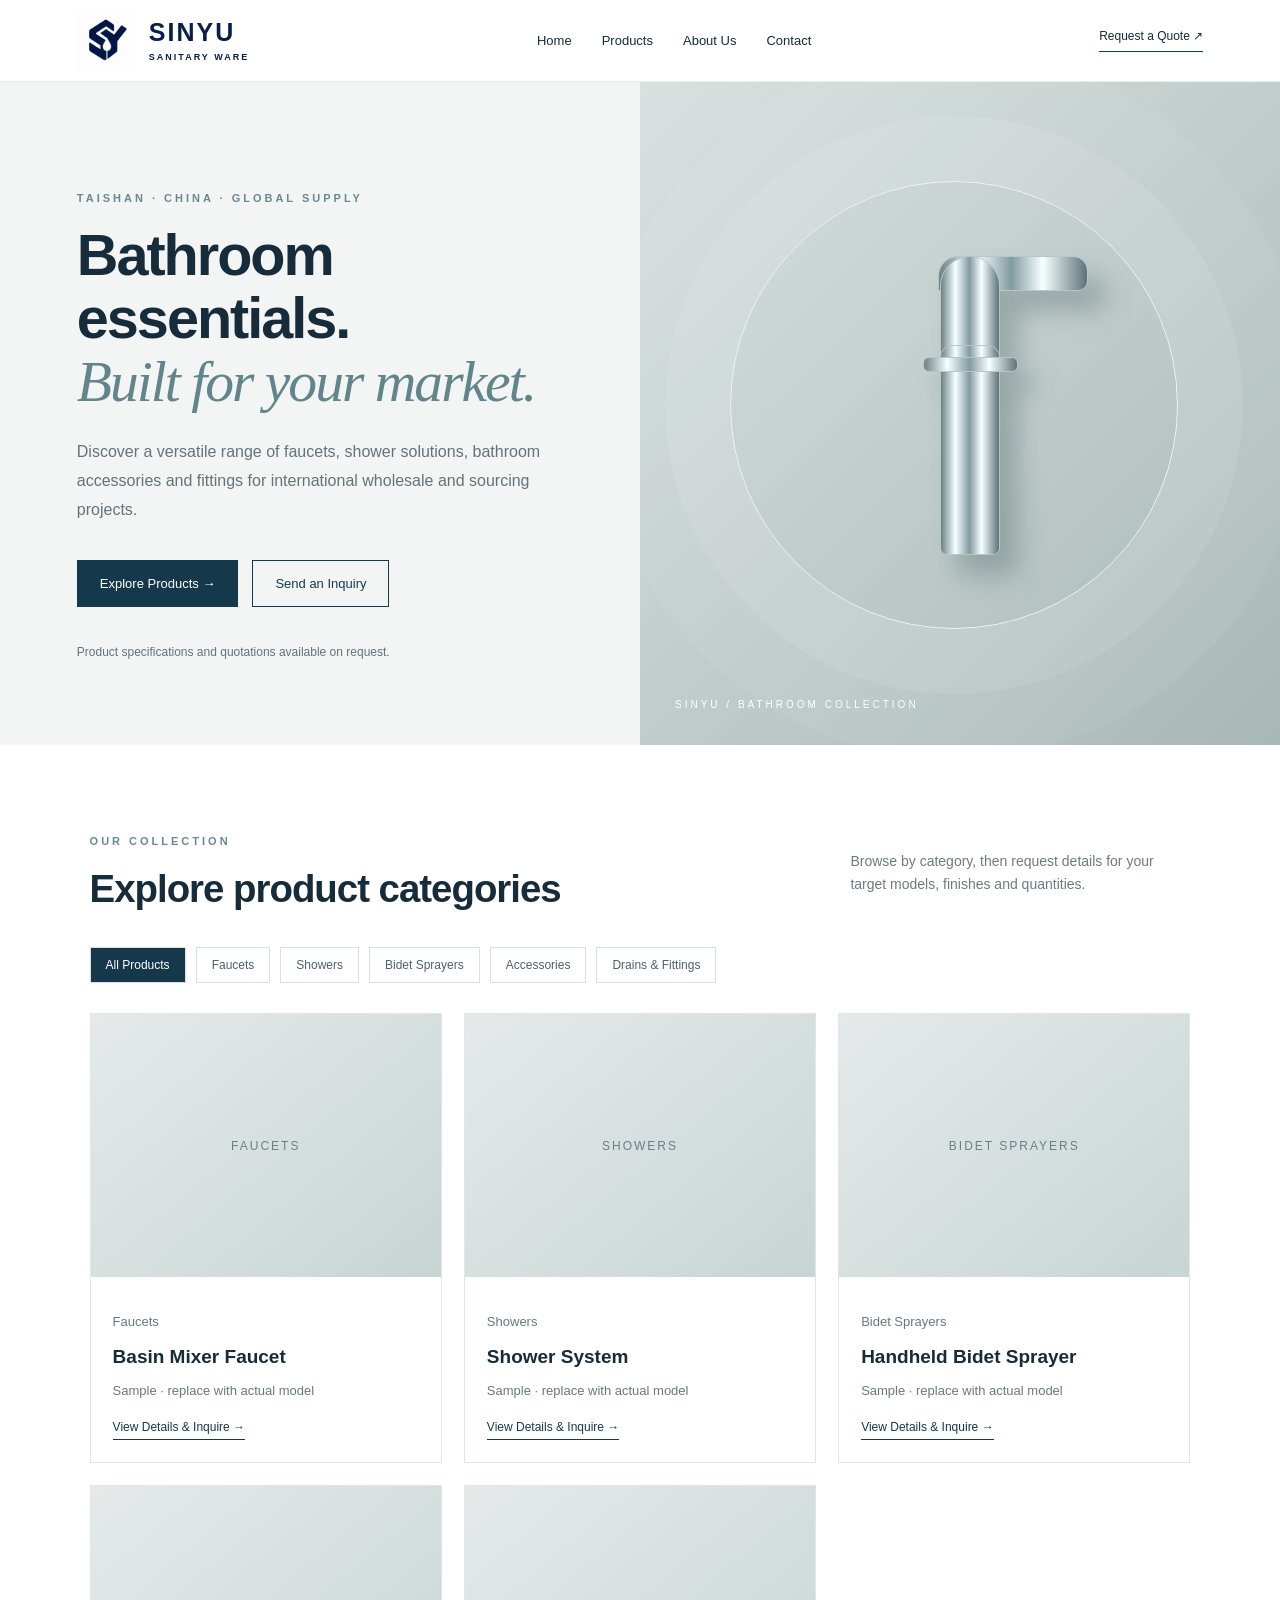
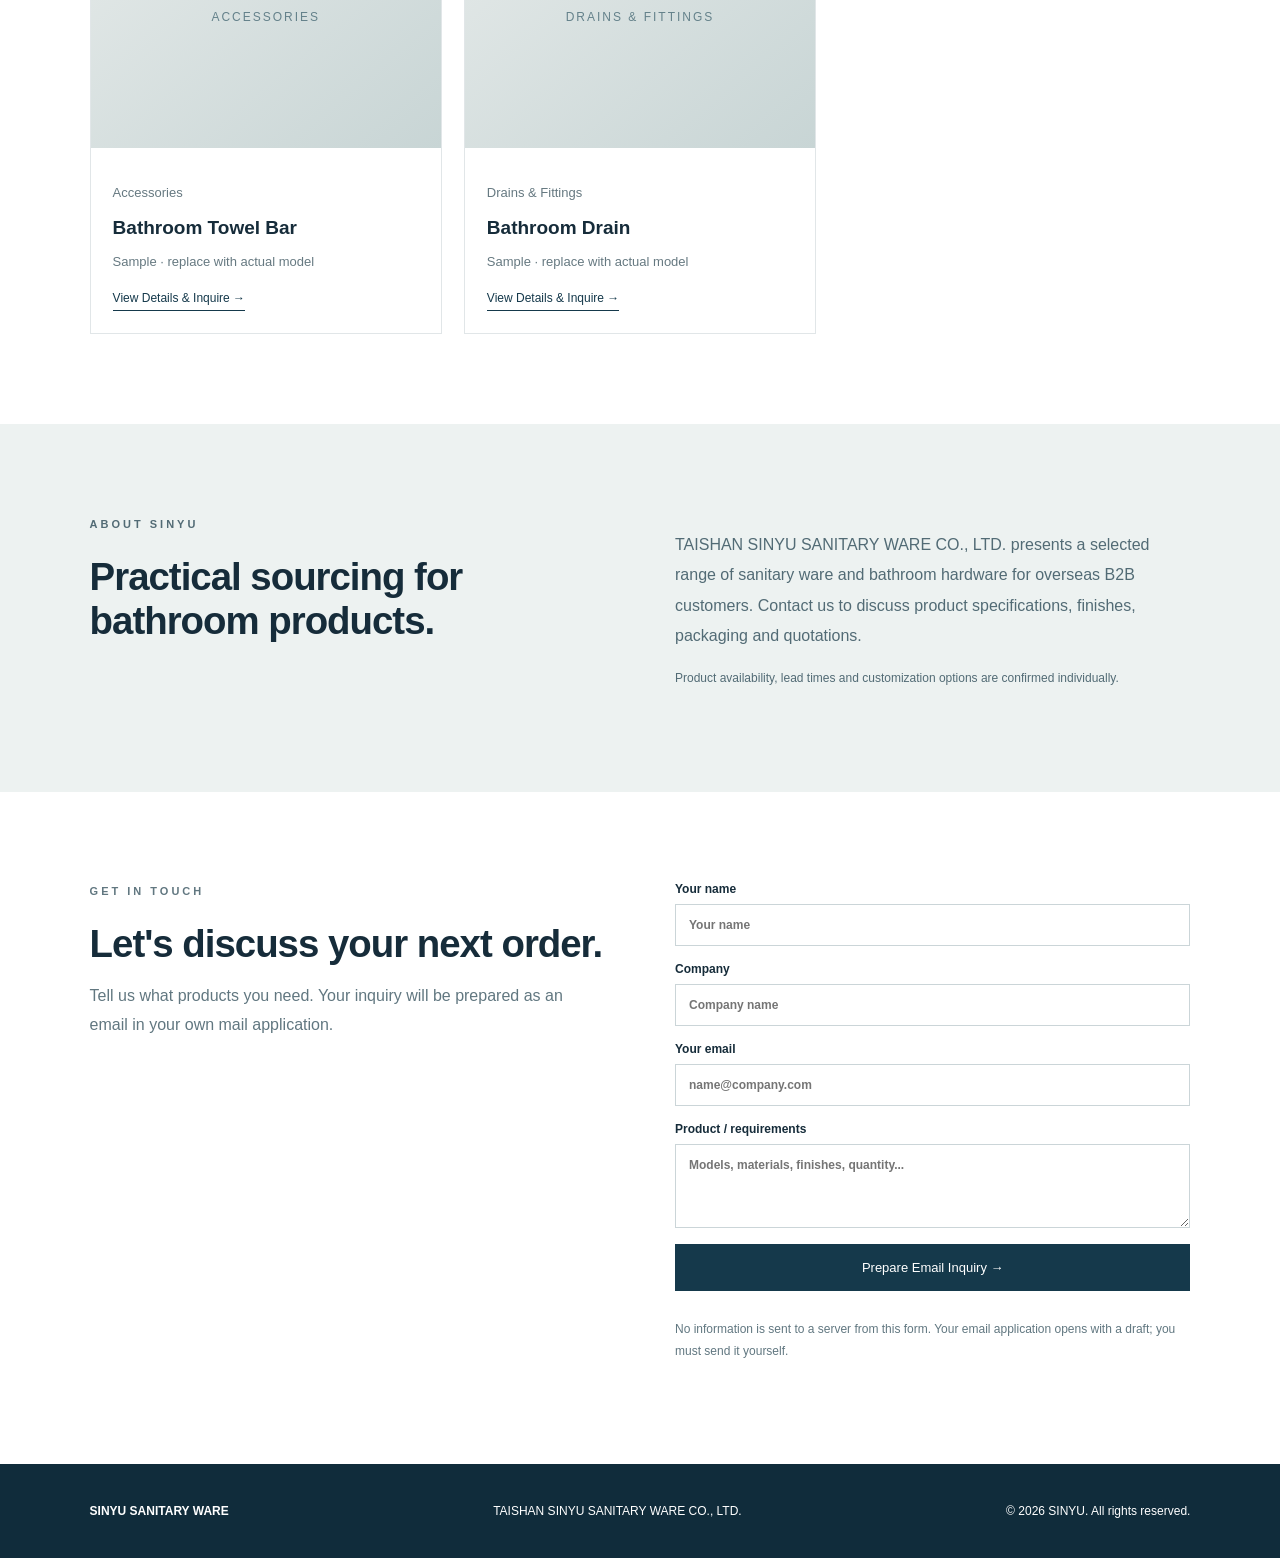
==== index.html @ a3fd6305 "Update index.html" ====
<!doctype html><html lang="en"><head><meta charset="utf-8"><meta name="viewport" content="width=device-width,initial-scale=1"><meta name="description" content="SINYU Sanitary Ware supplies faucets, showers, bidet sprayers, bathroom accessories and drains for international B2B buyers."><title>SINYU Sanitary Ware | Bathroom Products for Global Buyers</title><link rel="stylesheet" href="style.css"></head><body><header class="top"><a class="brand" href="#home"><img src="SY%20LOGO.png" alt="SINYU Logo" style="height:60px;width:auto;display:block;"><span style="display:flex;flex-direction:column;justify-content:center;line-height:1.15;"><strong style="font-size:25px;letter-spacing:2px;color:#071F49;">SINYU</strong><small style="font-size:9px;letter-spacing:2px;color:#071F49;margin-top:5px;">SANITARY WARE</small></span></a><nav aria-label="Main navigation"><a href="#home">Home</a><a href="#products">Products</a><a href="#about">About Us</a><a href="#contact">Contact</a></nav><a class="nav-cta" href="#contact">Request a Quote ↗</a></header><main><section class="hero" id="home"><div class="hero-copy"><p class="eyebrow">TAISHAN · CHINA · GLOBAL SUPPLY</p><h1>Bathroom essentials.<br><em>Built for your market.</em></h1><p>Discover a versatile range of faucets, shower solutions, bathroom accessories and fittings for international wholesale and sourcing projects.</p><div class="actions"><a class="btn" href="#products">Explore Products →</a><a class="btn outline" href="#contact">Send an Inquiry</a></div><p class="hint">Product specifications and quotations available on request.</p></div><div class="hero-art"><div class="ring"></div><div class="fixture"><span class="spout"></span><span class="neck"></span><span class="body"></span><span class="handle"></span></div><span class="art-caption">SINYU / BATHROOM COLLECTION</span></div></section><section class="section" id="products"><div class="section-head"><div><p class="eyebrow">OUR COLLECTION</p><h2>Explore product categories</h2></div><p>Browse by category, then request details for your target models, finishes and quantities.</p></div><div class="filters" id="filters"><button class="active" data-category="All">All Products</button><button data-category="Faucets">Faucets</button><button data-category="Showers">Showers</button><button data-category="Bidet Sprayers">Bidet Sprayers</button><button data-category="Accessories">Accessories</button><button data-category="Drains & Fittings">Drains & Fittings</button></div><div class="products" id="product-grid" aria-live="polite"></div></section><section class="about section" id="about"><div><p class="eyebrow">ABOUT SINYU</p><h2>Practical sourcing for bathroom products.</h2></div><div><p>TAISHAN SINYU SANITARY WARE CO., LTD. presents a selected range of sanitary ware and bathroom hardware for overseas B2B customers. Contact us to discuss product specifications, finishes, packaging and quotations.</p><p class="note">Product availability, lead times and customization options are confirmed individually.</p></div></section><section class="contact section" id="contact"><div><p class="eyebrow">GET IN TOUCH</p><h2>Let's discuss your next order.</h2><p>Tell us what products you need. Your inquiry will be prepared as an email in your own mail application.</p></div><form id="inquiry-form"><label>Your name <input name="name" required maxlength="100" placeholder="Your name"></label><label>Company <input name="company" maxlength="120" placeholder="Company name"></label><label>Your email <input name="email" type="email" required placeholder="name@company.com"></label><label>Product / requirements <textarea name="message" required rows="4" placeholder="Models, materials, finishes, quantity..."></textarea></label><button class="btn" type="submit">Prepare Email Inquiry →</button><p class="note" id="form-note">No information is sent to a server from this form. Your email application opens with a draft; you must send it yourself.</p></form></section></main><footer><strong>SINYU SANITARY WARE</strong><span>TAISHAN SINYU SANITARY WARE CO., LTD.</span><span>© <span id="year"></span> SINYU. All rights reserved.</span></footer><dialog id="detail"><button class="close" id="close-detail" aria-label="Close">×</button><div id="detail-body"></div></dialog><script src="script.js" defer></script></body></html>
---- style.css ----
:root{font-family:Inter,Arial,sans-serif;color:#162c3a;background:#fff}*{box-sizing:border-box}html{scroll-behavior:smooth}body{margin:0}a{color:inherit;text-decoration:none}button,input,textarea{font:inherit}.top{height:82px;display:flex;align-items:center;gap:40px;justify-content:space-between;padding:0 6%;border-bottom:1px solid #e9edf0;background:#fff;position:sticky;top:0;z-index:5}.brand{display:flex;align-items:center;gap:12px;font-weight:800;letter-spacing:2px;font-size:22px}.brand small{display:block;font-size:9px;letter-spacing:3px;font-weight:600}.mark{border:2px solid #1b4a61;border-radius:50% 50% 48% 10%;transform:rotate(-25deg);height:43px;width:43px;display:grid;place-items:center;font-size:15px;letter-spacing:0}.mark::first-letter{transform:rotate(25deg)}nav{display:flex;gap:30px;font-size:13px}nav a:hover{color:#378a98}.nav-cta{font-size:12px;border-bottom:1px solid #153b4e;padding-bottom:8px}.hero{min-height:610px;display:grid;grid-template-columns:1fr 1fr;background:#f3f5f4}.hero-copy{padding:110px 7% 70px 12%;align-self:center}.eyebrow{font-size:11px;letter-spacing:3px;font-weight:700;color:#668995;margin:0 0 20px}h1{font-size:clamp(40px,4.5vw,70px);line-height:1.09;letter-spacing:-2px;margin:0 0 25px;font-weight:600}h1 em{font-family:Georgia,serif;font-weight:400;color:#62858c}.hero-copy>p:not(.eyebrow){max-width:500px;line-height:1.8;color:#62737b}.actions{display:flex;gap:14px;margin:35px 0}.btn{background:#15394b;color:white;padding:15px 22px;display:inline-block;border:1px solid #15394b;cursor:pointer;font-size:13px}.btn.outline{background:transparent;color:#15394b}.hint,.note{font-size:12px;color:#7b8b91;line-height:1.7}.hero-art{position:relative;overflow:hidden;background:linear-gradient(135deg,#d9e1e0,#a8b8b7);min-height:480px}.ring{position:absolute;width:70%;aspect-ratio:1;border:1px solid #edf3f0;border-radius:50%;top:15%;left:14%;box-shadow:0 0 0 65px #ffffff16,0 0 0 130px #ffffff0c}.fixture{position:absolute;left:39%;top:24%;width:180px;height:330px;filter:drop-shadow(18px 20px 13px #425e5d55)}.fixture span{position:absolute;background:linear-gradient(90deg,#6c8085,#f6ffff 25%,#829ba1 49%,#f8ffff 70%,#5d737a);border:1px solid #b4c7c9}.body{width:60px;height:210px;top:104px;left:50px;border-radius:12px 12px 7px 7px}.neck{width:60px;height:150px;left:50px;top:15px;border-radius:35px 35px 0 0}.spout{height:35px;width:150px;top:15px;left:48px;border-radius:20px 15px 10px 0}.handle{width:95px;height:15px;top:116px;left:33px;border-radius:6px}.art-caption{position:absolute;bottom:35px;left:35px;color:#fff;font-size:10px;letter-spacing:3px}.section{padding:90px 7%}.section-head{display:flex;justify-content:space-between;align-items:end;gap:50px;margin-bottom:36px}.section-head p:last-child{max-width:340px;color:#6d7b81;font-size:14px;line-height:1.7}h2{font-size:clamp(28px,3vw,43px);font-weight:600;letter-spacing:-1px;margin:0}.filters{display:flex;gap:10px;flex-wrap:wrap;margin-bottom:30px}.filters button{background:white;border:1px solid #d9e0e3;padding:10px 15px;color:#4c626c;cursor:pointer;font-size:12px}.filters button.active,.filters button:hover{background:#15394b;color:white}.products{display:grid;grid-template-columns:repeat(3,minmax(0,1fr));gap:22px}.product-card{border:1px solid #e1e6e8;overflow:hidden}.product-image{aspect-ratio:4/3;background:linear-gradient(140deg,#e5eae9,#c8d5d5);display:flex;align-items:center;justify-content:center;overflow:hidden}.product-image img{width:100%;height:100%;object-fit:cover}.placeholder{font-size:12px;letter-spacing:2px;color:#64818a;text-transform:uppercase}.product-info{padding:22px}.product-info h3{margin:6px 0 12px;font-size:19px}.product-info p{font-size:13px;color:#667981;line-height:1.6}.product-info button{background:none;border:0;border-bottom:1px solid #15394b;padding:5px 0;color:#15394b;cursor:pointer;font-size:12px}.about{background:#edf2f1;display:grid;grid-template-columns:1fr 1fr;gap:70px}.about p{line-height:1.9;color:#526b75}.contact{display:grid;grid-template-columns:1fr 1fr;gap:70px}.contact p{line-height:1.8;color:#617780}form{display:grid;gap:16px}label{font-size:12px;font-weight:700;display:grid;gap:8px}input,textarea{width:100%;padding:13px;border:1px solid #cbd5d8;background:#fff;border-radius:0}footer{background:#102c3b;color:#fff;padding:40px 7%;display:flex;justify-content:space-between;gap:20px;flex-wrap:wrap;font-size:12px}dialog{width:min(680px,94vw);border:0;padding:35px;box-shadow:0 15px 60px #0003}dialog::backdrop{background:#001b28aa}.close{float:right;border:0;background:transparent;font-size:28px;cursor:pointer}.detail-list{line-height:2;color:#526b75}@media(max-width:850px){.top{height:auto;padding:18px 5%;flex-wrap:wrap;gap:15px}nav{order:3;width:100%;justify-content:space-between;gap:8px}.nav-cta{display:none}.hero{grid-template-columns:1fr}.hero-copy{padding:75px 7%}.hero-art{min-height:330px}.fixture{transform:scale(.75);top:6%;left:36%}.section{padding:60px 6%}.section-head,.about,.contact{display:block}.products{grid-template-columns:repeat(2,minmax(0,1fr))}.contact form{margin-top:30px}}@media(max-width:520px){.products{grid-template-columns:1fr}.brand{font-size:18px}.section-head p:last-child{margin-top:18px}.actions{flex-wrap:wrap}footer{display:grid}}
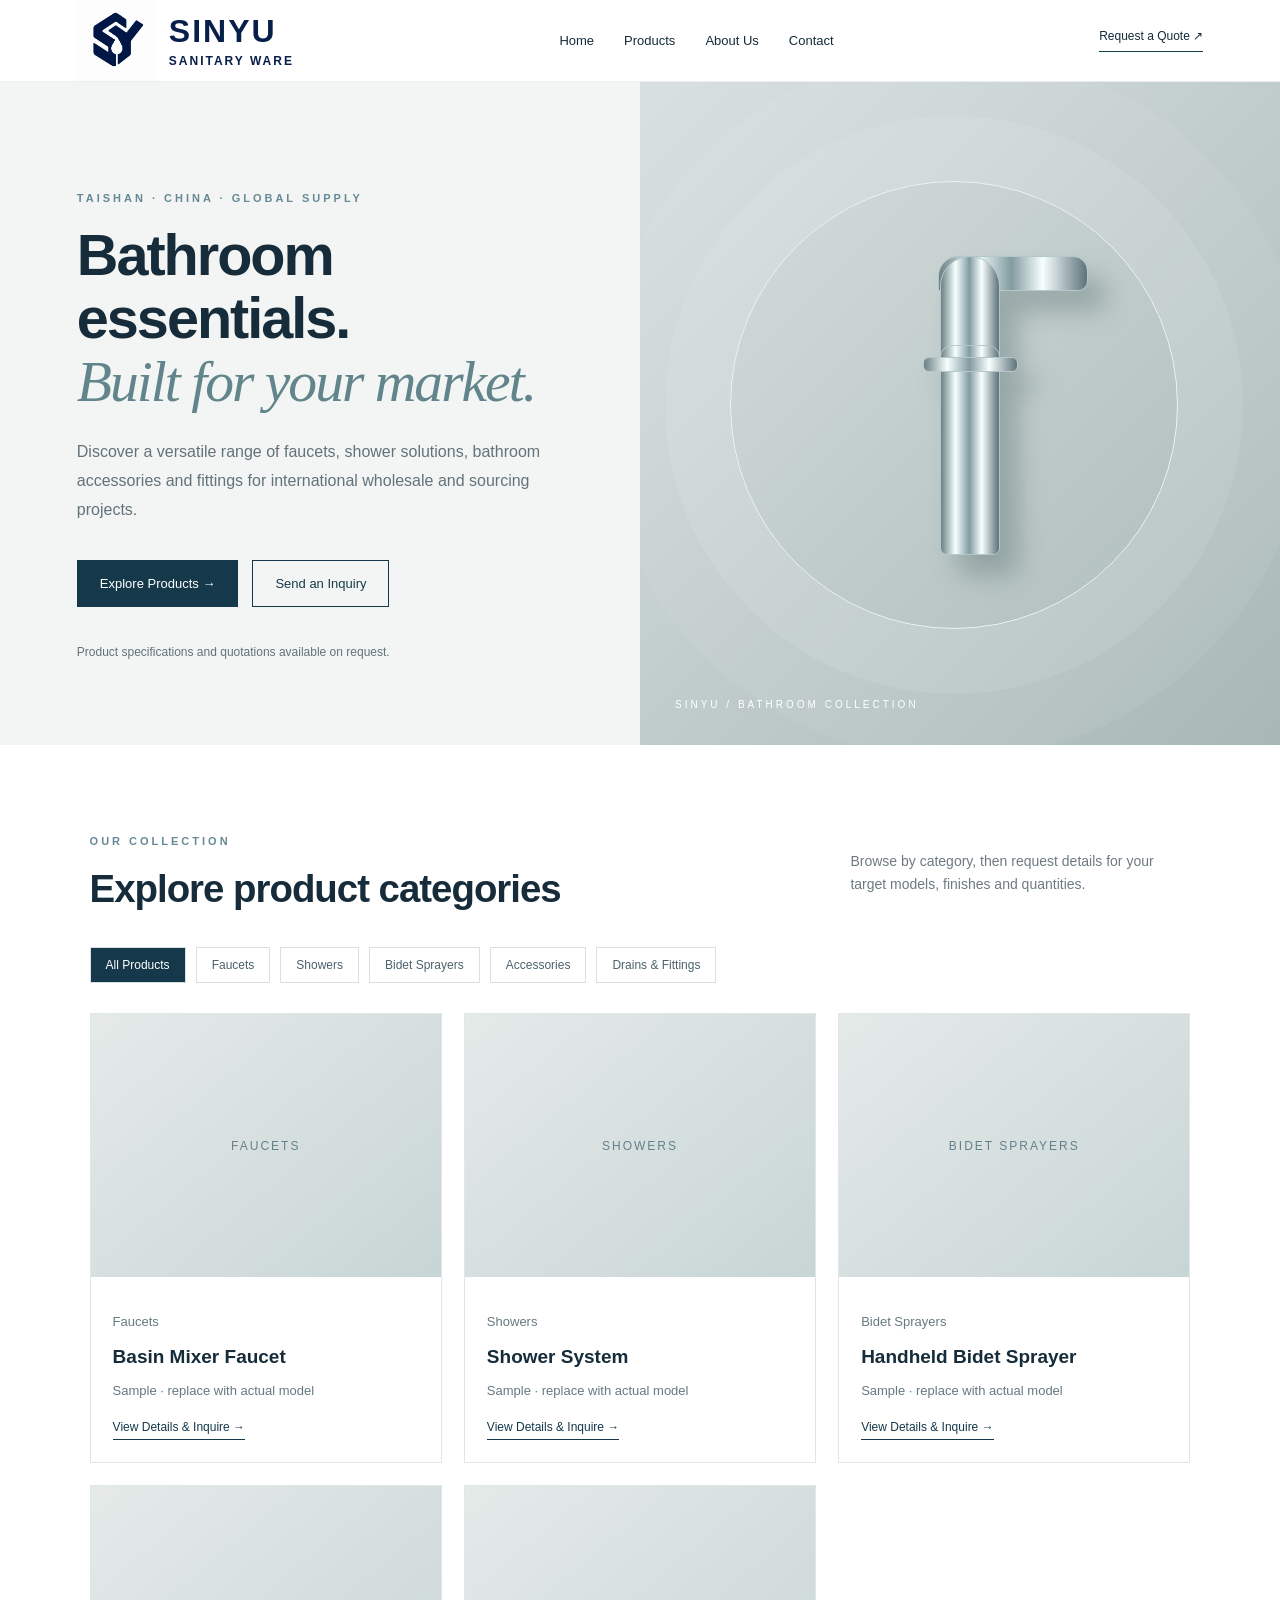
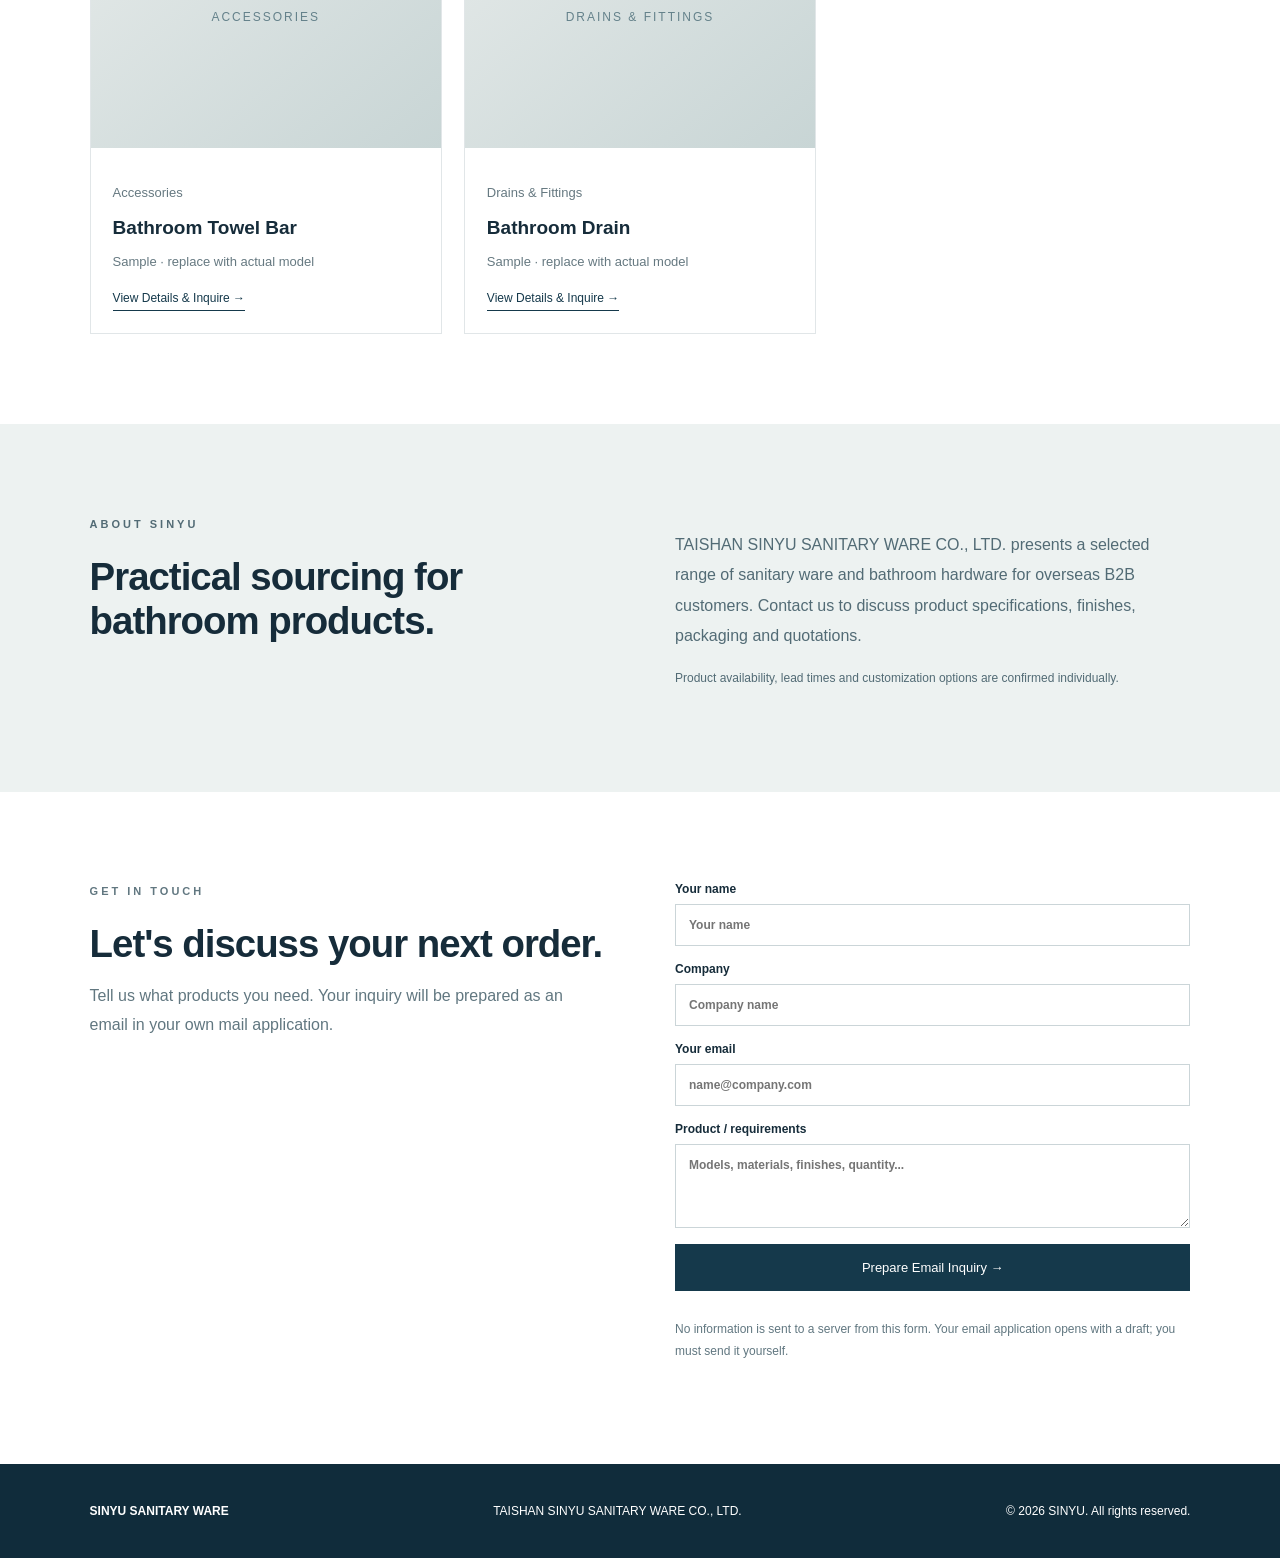
==== commit 4e1c6adc: "Update index.html" ====
--- a/index.html
+++ b/index.html
@@ -1 +1 @@
-<!doctype html><html lang="en"><head><meta charset="utf-8"><meta name="viewport" content="width=device-width,initial-scale=1"><meta name="description" content="SINYU Sanitary Ware supplies faucets, showers, bidet sprayers, bathroom accessories and drains for international B2B buyers."><title>SINYU Sanitary Ware | Bathroom Products for Global Buyers</title><link rel="stylesheet" href="style.css"></head><body><header class="top"><a class="brand" href="#home"><img src="SY%20LOGO.png" alt="SINYU Logo" style="height:60px;width:auto;display:block;"><span style="display:flex;flex-direction:column;justify-content:center;line-height:1.15;"><strong style="font-size:25px;letter-spacing:2px;color:#071F49;">SINYU</strong><small style="font-size:9px;letter-spacing:2px;color:#071F49;margin-top:5px;">SANITARY WARE</small></span></a><nav aria-label="Main navigation"><a href="#home">Home</a><a href="#products">Products</a><a href="#about">About Us</a><a href="#contact">Contact</a></nav><a class="nav-cta" href="#contact">Request a Quote ↗</a></header><main><section class="hero" id="home"><div class="hero-copy"><p class="eyebrow">TAISHAN · CHINA · GLOBAL SUPPLY</p><h1>Bathroom essentials.<br><em>Built for your market.</em></h1><p>Discover a versatile range of faucets, shower solutions, bathroom accessories and fittings for international wholesale and sourcing projects.</p><div class="actions"><a class="btn" href="#products">Explore Products →</a><a class="btn outline" href="#contact">Send an Inquiry</a></div><p class="hint">Product specifications and quotations available on request.</p></div><div class="hero-art"><div class="ring"></div><div class="fixture"><span class="spout"></span><span class="neck"></span><span class="body"></span><span class="handle"></span></div><span class="art-caption">SINYU / BATHROOM COLLECTION</span></div></section><section class="section" id="products"><div class="section-head"><div><p class="eyebrow">OUR COLLECTION</p><h2>Explore product categories</h2></div><p>Browse by category, then request details for your target models, finishes and quantities.</p></div><div class="filters" id="filters"><button class="active" data-category="All">All Products</button><button data-category="Faucets">Faucets</button><button data-category="Showers">Showers</button><button data-category="Bidet Sprayers">Bidet Sprayers</button><button data-category="Accessories">Accessories</button><button data-category="Drains & Fittings">Drains & Fittings</button></div><div class="products" id="product-grid" aria-live="polite"></div></section><section class="about section" id="about"><div><p class="eyebrow">ABOUT SINYU</p><h2>Practical sourcing for bathroom products.</h2></div><div><p>TAISHAN SINYU SANITARY WARE CO., LTD. presents a selected range of sanitary ware and bathroom hardware for overseas B2B customers. Contact us to discuss product specifications, finishes, packaging and quotations.</p><p class="note">Product availability, lead times and customization options are confirmed individually.</p></div></section><section class="contact section" id="contact"><div><p class="eyebrow">GET IN TOUCH</p><h2>Let's discuss your next order.</h2><p>Tell us what products you need. Your inquiry will be prepared as an email in your own mail application.</p></div><form id="inquiry-form"><label>Your name <input name="name" required maxlength="100" placeholder="Your name"></label><label>Company <input name="company" maxlength="120" placeholder="Company name"></label><label>Your email <input name="email" type="email" required placeholder="name@company.com"></label><label>Product / requirements <textarea name="message" required rows="4" placeholder="Models, materials, finishes, quantity..."></textarea></label><button class="btn" type="submit">Prepare Email Inquiry →</button><p class="note" id="form-note">No information is sent to a server from this form. Your email application opens with a draft; you must send it yourself.</p></form></section></main><footer><strong>SINYU SANITARY WARE</strong><span>TAISHAN SINYU SANITARY WARE CO., LTD.</span><span>© <span id="year"></span> SINYU. All rights reserved.</span></footer><dialog id="detail"><button class="close" id="close-detail" aria-label="Close">×</button><div id="detail-body"></div></dialog><script src="script.js" defer></script></body></html>
+<!doctype html><html lang="en"><head><meta charset="utf-8"><meta name="viewport" content="width=device-width,initial-scale=1"><meta name="description" content="SINYU Sanitary Ware supplies faucets, showers, bidet sprayers, bathroom accessories and drains for international B2B buyers."><title>SINYU Sanitary Ware | Bathroom Products for Global Buyers</title><link rel="stylesheet" href="style.css"></head><body><header class="top"><a class="brand" href="#home"><img src="SY%20LOGO.png" alt="SINYU Logo" style="height:80px;width:auto;display:block;"><span style="display:flex;flex-direction:column;justify-content:center;line-height:1.15;"><strong style="font-size:32px;letter-spacing:2px;color:#071F49;">SINYU</strong><small style="font-size:12px;letter-spacing:2px;color:#071F49;margin-top:5px;">SANITARY WARE</small></span></a><nav aria-label="Main navigation"><a href="#home">Home</a><a href="#products">Products</a><a href="#about">About Us</a><a href="#contact">Contact</a></nav><a class="nav-cta" href="#contact">Request a Quote ↗</a></header><main><section class="hero" id="home"><div class="hero-copy"><p class="eyebrow">TAISHAN · CHINA · GLOBAL SUPPLY</p><h1>Bathroom essentials.<br><em>Built for your market.</em></h1><p>Discover a versatile range of faucets, shower solutions, bathroom accessories and fittings for international wholesale and sourcing projects.</p><div class="actions"><a class="btn" href="#products">Explore Products →</a><a class="btn outline" href="#contact">Send an Inquiry</a></div><p class="hint">Product specifications and quotations available on request.</p></div><div class="hero-art"><div class="ring"></div><div class="fixture"><span class="spout"></span><span class="neck"></span><span class="body"></span><span class="handle"></span></div><span class="art-caption">SINYU / BATHROOM COLLECTION</span></div></section><section class="section" id="products"><div class="section-head"><div><p class="eyebrow">OUR COLLECTION</p><h2>Explore product categories</h2></div><p>Browse by category, then request details for your target models, finishes and quantities.</p></div><div class="filters" id="filters"><button class="active" data-category="All">All Products</button><button data-category="Faucets">Faucets</button><button data-category="Showers">Showers</button><button data-category="Bidet Sprayers">Bidet Sprayers</button><button data-category="Accessories">Accessories</button><button data-category="Drains & Fittings">Drains & Fittings</button></div><div class="products" id="product-grid" aria-live="polite"></div></section><section class="about section" id="about"><div><p class="eyebrow">ABOUT SINYU</p><h2>Practical sourcing for bathroom products.</h2></div><div><p>TAISHAN SINYU SANITARY WARE CO., LTD. presents a selected range of sanitary ware and bathroom hardware for overseas B2B customers. Contact us to discuss product specifications, finishes, packaging and quotations.</p><p class="note">Product availability, lead times and customization options are confirmed individually.</p></div></section><section class="contact section" id="contact"><div><p class="eyebrow">GET IN TOUCH</p><h2>Let's discuss your next order.</h2><p>Tell us what products you need. Your inquiry will be prepared as an email in your own mail application.</p></div><form id="inquiry-form"><label>Your name <input name="name" required maxlength="100" placeholder="Your name"></label><label>Company <input name="company" maxlength="120" placeholder="Company name"></label><label>Your email <input name="email" type="email" required placeholder="name@company.com"></label><label>Product / requirements <textarea name="message" required rows="4" placeholder="Models, materials, finishes, quantity..."></textarea></label><button class="btn" type="submit">Prepare Email Inquiry →</button><p class="note" id="form-note">No information is sent to a server from this form. Your email application opens with a draft; you must send it yourself.</p></form></section></main><footer><strong>SINYU SANITARY WARE</strong><span>TAISHAN SINYU SANITARY WARE CO., LTD.</span><span>© <span id="year"></span> SINYU. All rights reserved.</span></footer><dialog id="detail"><button class="close" id="close-detail" aria-label="Close">×</button><div id="detail-body"></div></dialog><script src="script.js" defer></script></body></html>
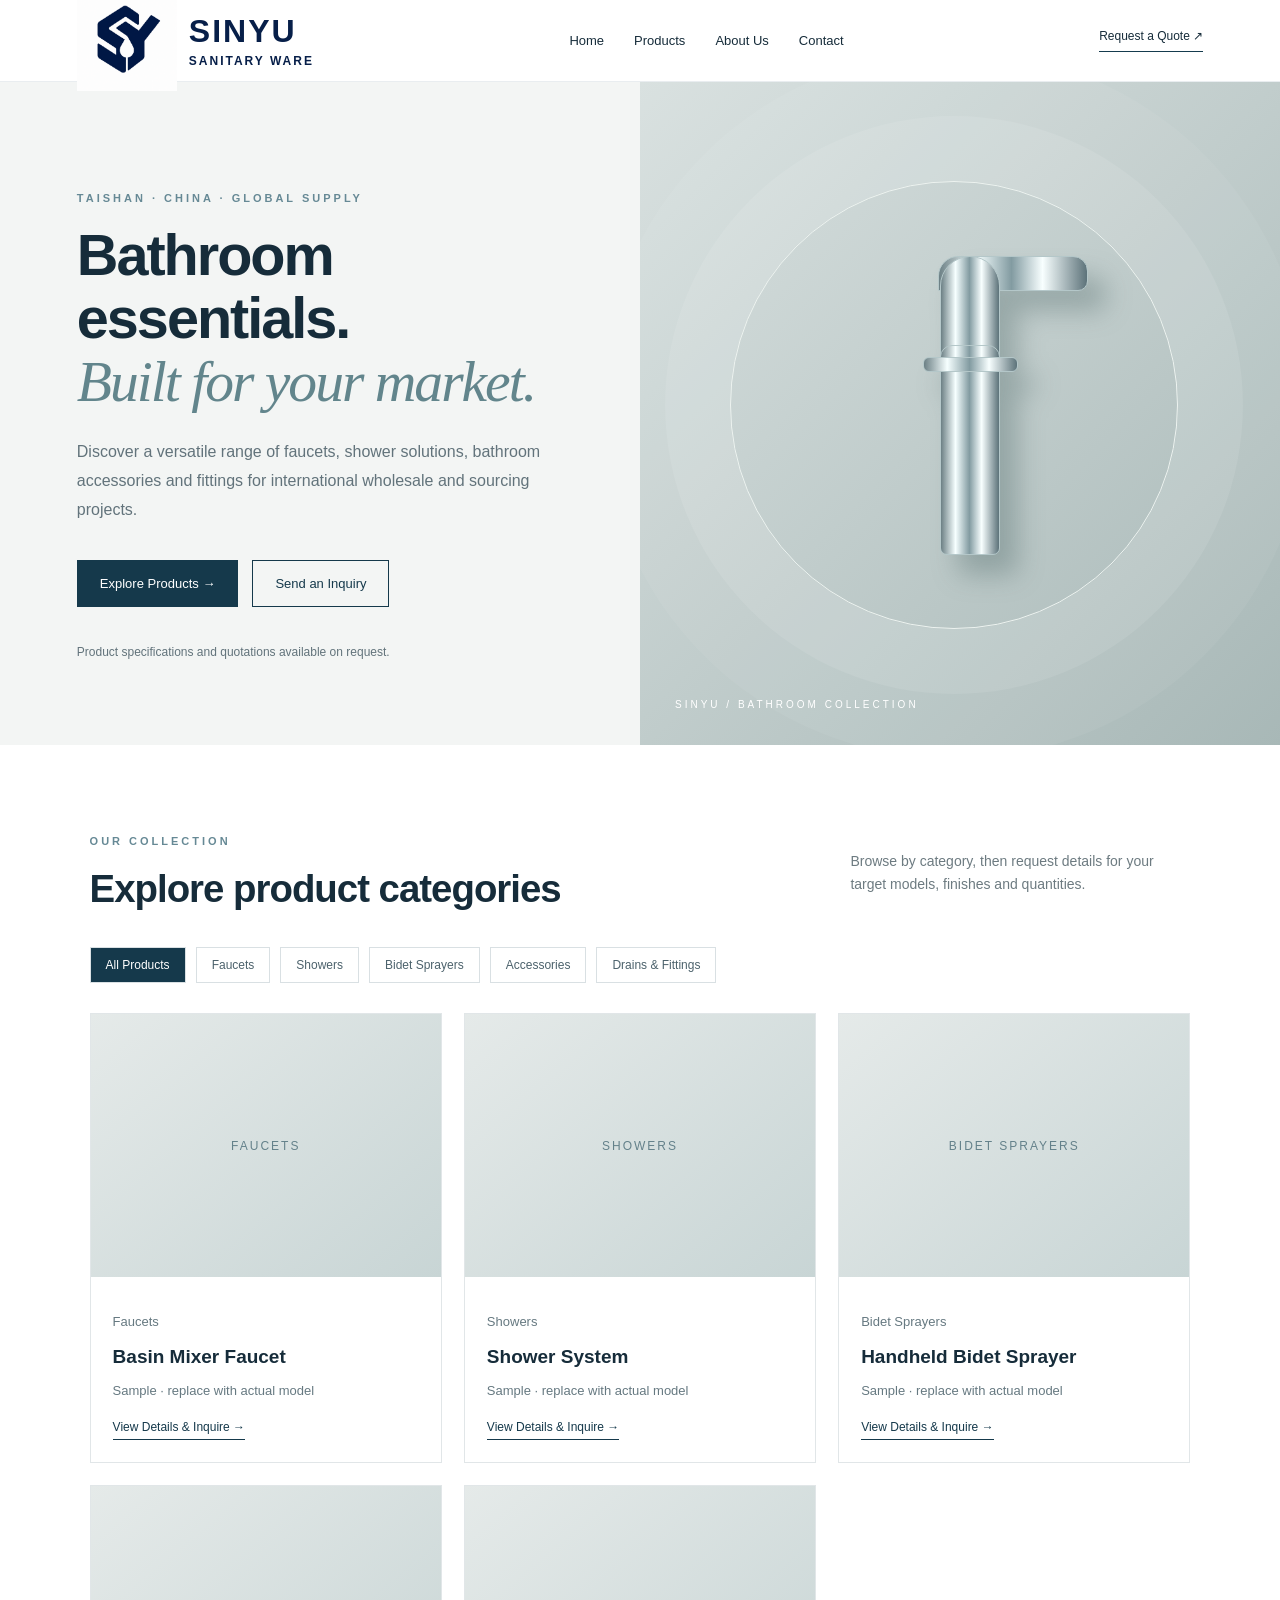
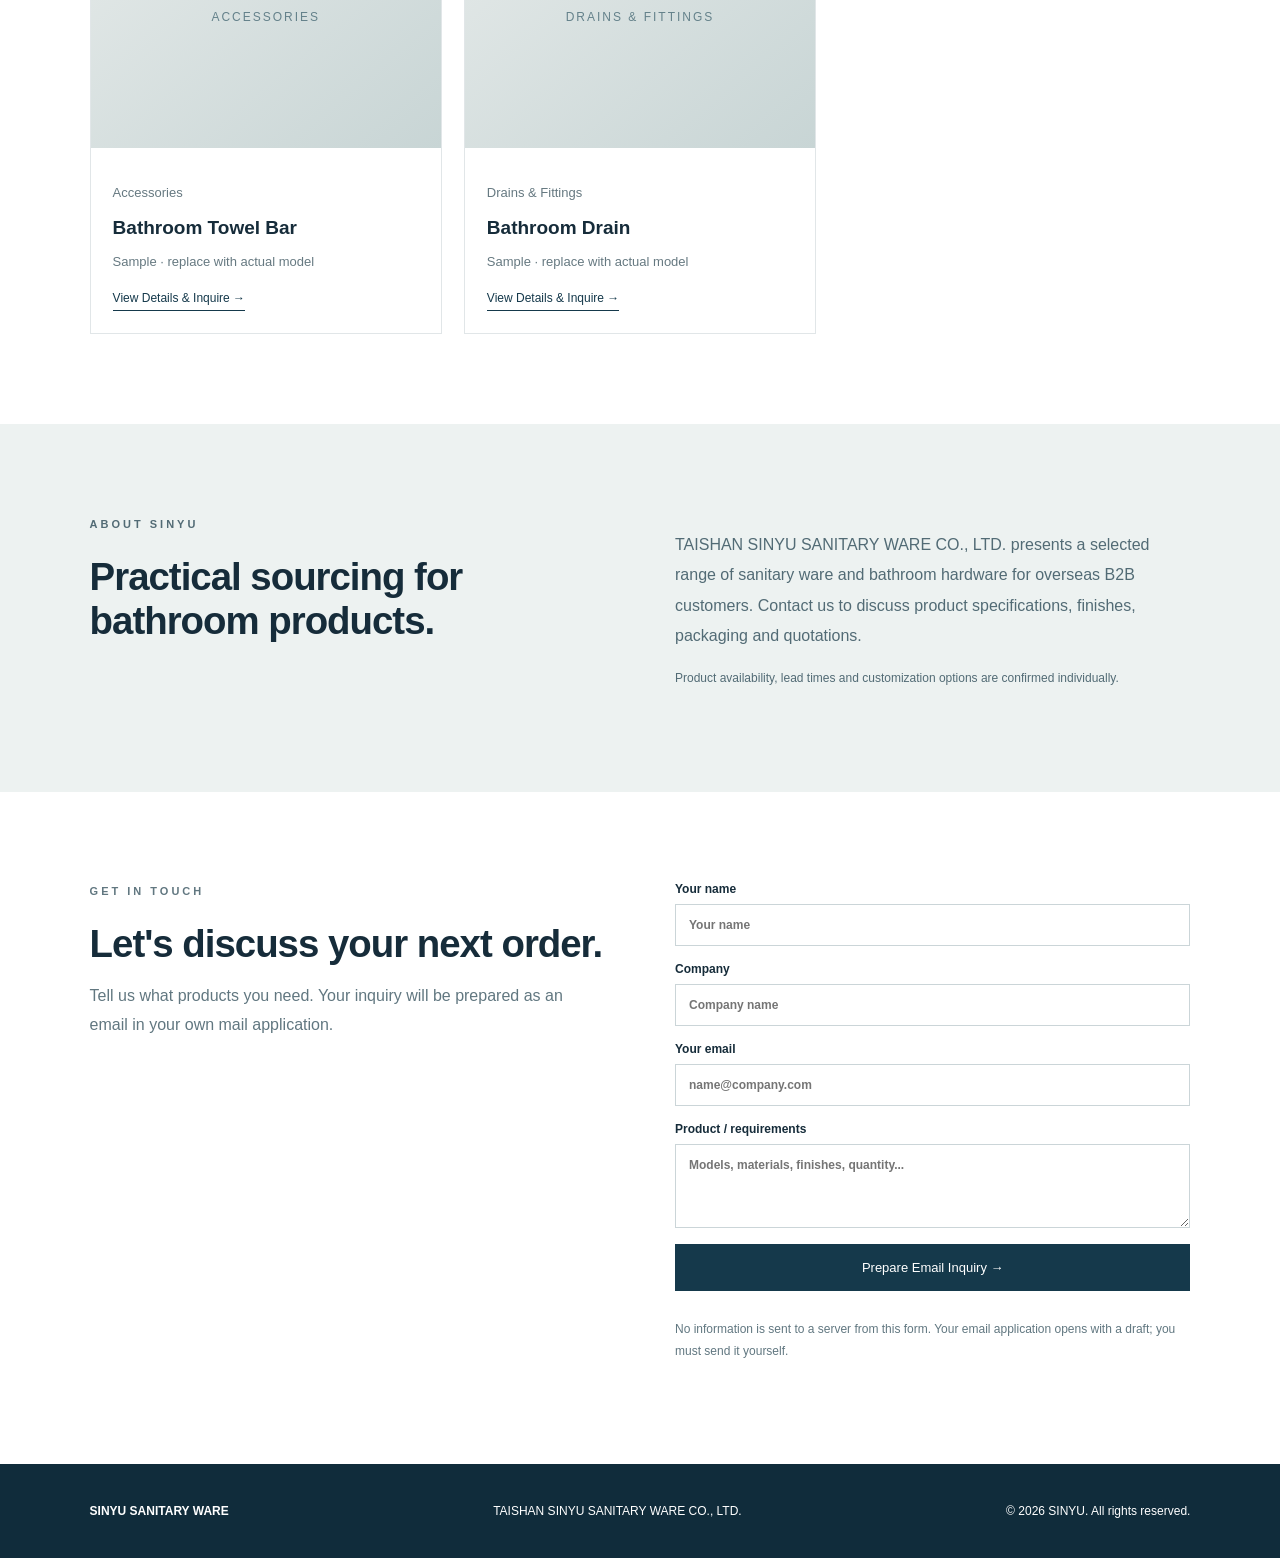
==== commit acb65ca7: "Update index.html" ====
--- a/index.html
+++ b/index.html
@@ -1 +1 @@
-<!doctype html><html lang="en"><head><meta charset="utf-8"><meta name="viewport" content="width=device-width,initial-scale=1"><meta name="description" content="SINYU Sanitary Ware supplies faucets, showers, bidet sprayers, bathroom accessories and drains for international B2B buyers."><title>SINYU Sanitary Ware | Bathroom Products for Global Buyers</title><link rel="stylesheet" href="style.css"></head><body><header class="top"><a class="brand" href="#home"><img src="SY%20LOGO.png" alt="SINYU Logo" style="height:80px;width:auto;display:block;"><span style="display:flex;flex-direction:column;justify-content:center;line-height:1.15;"><strong style="font-size:32px;letter-spacing:2px;color:#071F49;">SINYU</strong><small style="font-size:12px;letter-spacing:2px;color:#071F49;margin-top:5px;">SANITARY WARE</small></span></a><nav aria-label="Main navigation"><a href="#home">Home</a><a href="#products">Products</a><a href="#about">About Us</a><a href="#contact">Contact</a></nav><a class="nav-cta" href="#contact">Request a Quote ↗</a></header><main><section class="hero" id="home"><div class="hero-copy"><p class="eyebrow">TAISHAN · CHINA · GLOBAL SUPPLY</p><h1>Bathroom essentials.<br><em>Built for your market.</em></h1><p>Discover a versatile range of faucets, shower solutions, bathroom accessories and fittings for international wholesale and sourcing projects.</p><div class="actions"><a class="btn" href="#products">Explore Products →</a><a class="btn outline" href="#contact">Send an Inquiry</a></div><p class="hint">Product specifications and quotations available on request.</p></div><div class="hero-art"><div class="ring"></div><div class="fixture"><span class="spout"></span><span class="neck"></span><span class="body"></span><span class="handle"></span></div><span class="art-caption">SINYU / BATHROOM COLLECTION</span></div></section><section class="section" id="products"><div class="section-head"><div><p class="eyebrow">OUR COLLECTION</p><h2>Explore product categories</h2></div><p>Browse by category, then request details for your target models, finishes and quantities.</p></div><div class="filters" id="filters"><button class="active" data-category="All">All Products</button><button data-category="Faucets">Faucets</button><button data-category="Showers">Showers</button><button data-category="Bidet Sprayers">Bidet Sprayers</button><button data-category="Accessories">Accessories</button><button data-category="Drains & Fittings">Drains & Fittings</button></div><div class="products" id="product-grid" aria-live="polite"></div></section><section class="about section" id="about"><div><p class="eyebrow">ABOUT SINYU</p><h2>Practical sourcing for bathroom products.</h2></div><div><p>TAISHAN SINYU SANITARY WARE CO., LTD. presents a selected range of sanitary ware and bathroom hardware for overseas B2B customers. Contact us to discuss product specifications, finishes, packaging and quotations.</p><p class="note">Product availability, lead times and customization options are confirmed individually.</p></div></section><section class="contact section" id="contact"><div><p class="eyebrow">GET IN TOUCH</p><h2>Let's discuss your next order.</h2><p>Tell us what products you need. Your inquiry will be prepared as an email in your own mail application.</p></div><form id="inquiry-form"><label>Your name <input name="name" required maxlength="100" placeholder="Your name"></label><label>Company <input name="company" maxlength="120" placeholder="Company name"></label><label>Your email <input name="email" type="email" required placeholder="name@company.com"></label><label>Product / requirements <textarea name="message" required rows="4" placeholder="Models, materials, finishes, quantity..."></textarea></label><button class="btn" type="submit">Prepare Email Inquiry →</button><p class="note" id="form-note">No information is sent to a server from this form. Your email application opens with a draft; you must send it yourself.</p></form></section></main><footer><strong>SINYU SANITARY WARE</strong><span>TAISHAN SINYU SANITARY WARE CO., LTD.</span><span>© <span id="year"></span> SINYU. All rights reserved.</span></footer><dialog id="detail"><button class="close" id="close-detail" aria-label="Close">×</button><div id="detail-body"></div></dialog><script src="script.js" defer></script></body></html>
+<!doctype html><html lang="en"><head><meta charset="utf-8"><meta name="viewport" content="width=device-width,initial-scale=1"><meta name="description" content="SINYU Sanitary Ware supplies faucets, showers, bidet sprayers, bathroom accessories and drains for international B2B buyers."><title>SINYU Sanitary Ware | Bathroom Products for Global Buyers</title><link rel="stylesheet" href="style.css"></head><body><header class="top"><a class="brand" href="#home"><img src="SY%20LOGO.png" alt="SINYU Logo" style="height:100px;width:auto;display:block;"><span style="display:flex;flex-direction:column;justify-content:center;line-height:1.15;"><strong style="font-size:32px;letter-spacing:2px;color:#071F49;">SINYU</strong><small style="font-size:12px;letter-spacing:2px;color:#071F49;margin-top:5px;">SANITARY WARE</small></span></a><nav aria-label="Main navigation"><a href="#home">Home</a><a href="#products">Products</a><a href="#about">About Us</a><a href="#contact">Contact</a></nav><a class="nav-cta" href="#contact">Request a Quote ↗</a></header><main><section class="hero" id="home"><div class="hero-copy"><p class="eyebrow">TAISHAN · CHINA · GLOBAL SUPPLY</p><h1>Bathroom essentials.<br><em>Built for your market.</em></h1><p>Discover a versatile range of faucets, shower solutions, bathroom accessories and fittings for international wholesale and sourcing projects.</p><div class="actions"><a class="btn" href="#products">Explore Products →</a><a class="btn outline" href="#contact">Send an Inquiry</a></div><p class="hint">Product specifications and quotations available on request.</p></div><div class="hero-art"><div class="ring"></div><div class="fixture"><span class="spout"></span><span class="neck"></span><span class="body"></span><span class="handle"></span></div><span class="art-caption">SINYU / BATHROOM COLLECTION</span></div></section><section class="section" id="products"><div class="section-head"><div><p class="eyebrow">OUR COLLECTION</p><h2>Explore product categories</h2></div><p>Browse by category, then request details for your target models, finishes and quantities.</p></div><div class="filters" id="filters"><button class="active" data-category="All">All Products</button><button data-category="Faucets">Faucets</button><button data-category="Showers">Showers</button><button data-category="Bidet Sprayers">Bidet Sprayers</button><button data-category="Accessories">Accessories</button><button data-category="Drains & Fittings">Drains & Fittings</button></div><div class="products" id="product-grid" aria-live="polite"></div></section><section class="about section" id="about"><div><p class="eyebrow">ABOUT SINYU</p><h2>Practical sourcing for bathroom products.</h2></div><div><p>TAISHAN SINYU SANITARY WARE CO., LTD. presents a selected range of sanitary ware and bathroom hardware for overseas B2B customers. Contact us to discuss product specifications, finishes, packaging and quotations.</p><p class="note">Product availability, lead times and customization options are confirmed individually.</p></div></section><section class="contact section" id="contact"><div><p class="eyebrow">GET IN TOUCH</p><h2>Let's discuss your next order.</h2><p>Tell us what products you need. Your inquiry will be prepared as an email in your own mail application.</p></div><form id="inquiry-form"><label>Your name <input name="name" required maxlength="100" placeholder="Your name"></label><label>Company <input name="company" maxlength="120" placeholder="Company name"></label><label>Your email <input name="email" type="email" required placeholder="name@company.com"></label><label>Product / requirements <textarea name="message" required rows="4" placeholder="Models, materials, finishes, quantity..."></textarea></label><button class="btn" type="submit">Prepare Email Inquiry →</button><p class="note" id="form-note">No information is sent to a server from this form. Your email application opens with a draft; you must send it yourself.</p></form></section></main><footer><strong>SINYU SANITARY WARE</strong><span>TAISHAN SINYU SANITARY WARE CO., LTD.</span><span>© <span id="year"></span> SINYU. All rights reserved.</span></footer><dialog id="detail"><button class="close" id="close-detail" aria-label="Close">×</button><div id="detail-body"></div></dialog><script src="script.js" defer></script></body></html>
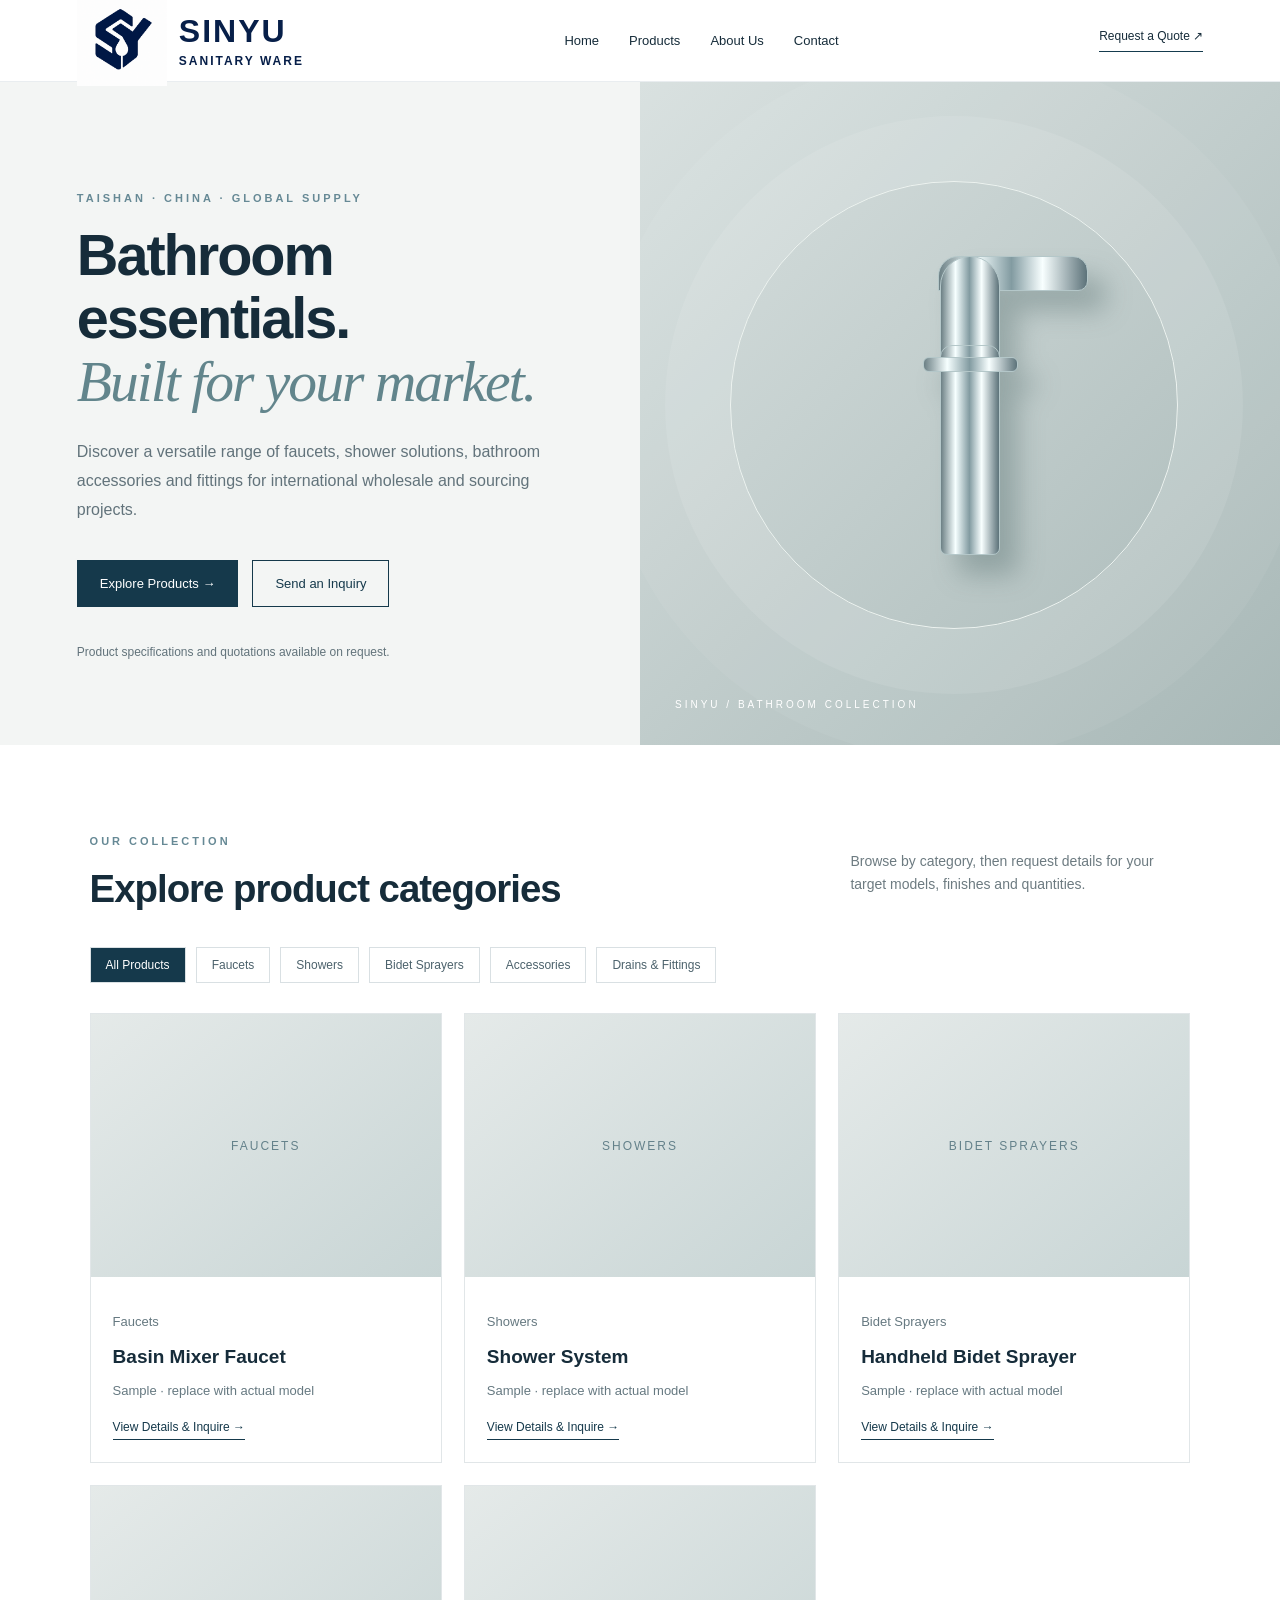
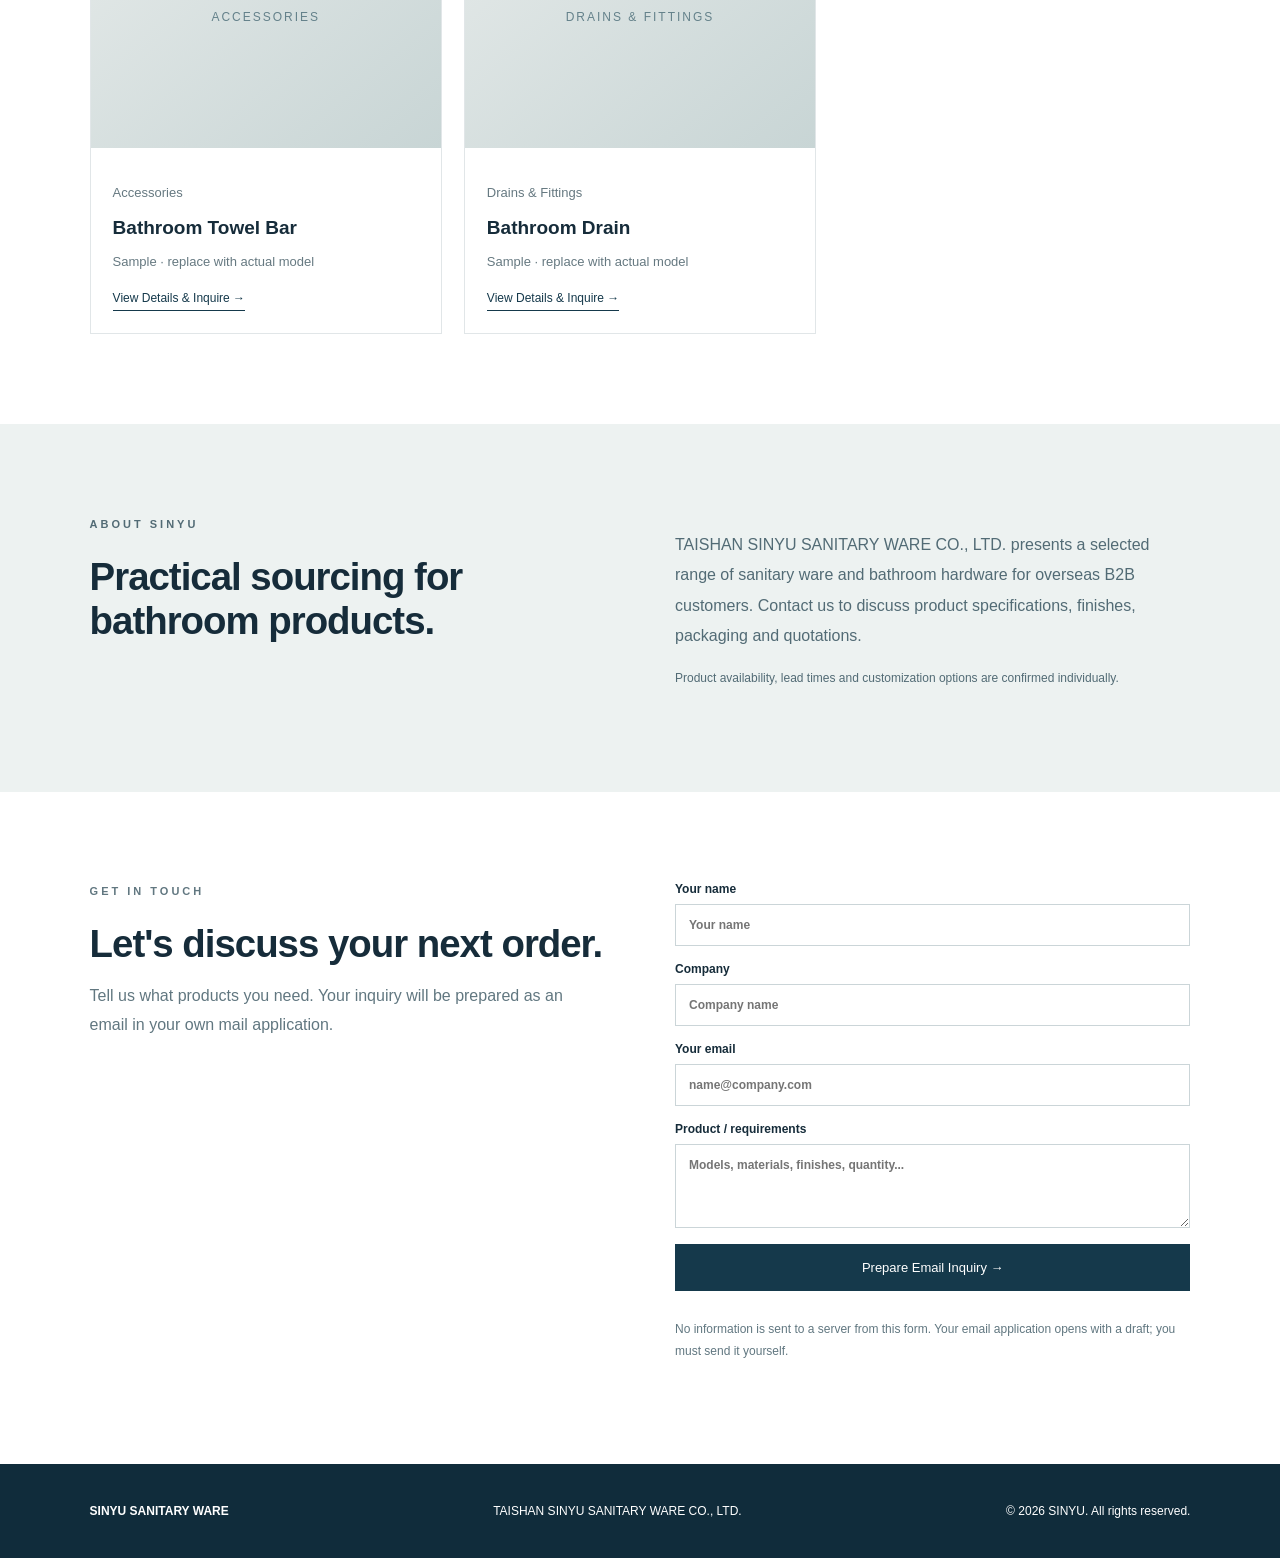
==== commit 593f2602: "Update index.html" ====
--- a/index.html
+++ b/index.html
@@ -1 +1 @@
-<!doctype html><html lang="en"><head><meta charset="utf-8"><meta name="viewport" content="width=device-width,initial-scale=1"><meta name="description" content="SINYU Sanitary Ware supplies faucets, showers, bidet sprayers, bathroom accessories and drains for international B2B buyers."><title>SINYU Sanitary Ware | Bathroom Products for Global Buyers</title><link rel="stylesheet" href="style.css"></head><body><header class="top"><a class="brand" href="#home"><img src="SY%20LOGO.png" alt="SINYU Logo" style="height:100px;width:auto;display:block;"><span style="display:flex;flex-direction:column;justify-content:center;line-height:1.15;"><strong style="font-size:32px;letter-spacing:2px;color:#071F49;">SINYU</strong><small style="font-size:12px;letter-spacing:2px;color:#071F49;margin-top:5px;">SANITARY WARE</small></span></a><nav aria-label="Main navigation"><a href="#home">Home</a><a href="#products">Products</a><a href="#about">About Us</a><a href="#contact">Contact</a></nav><a class="nav-cta" href="#contact">Request a Quote ↗</a></header><main><section class="hero" id="home"><div class="hero-copy"><p class="eyebrow">TAISHAN · CHINA · GLOBAL SUPPLY</p><h1>Bathroom essentials.<br><em>Built for your market.</em></h1><p>Discover a versatile range of faucets, shower solutions, bathroom accessories and fittings for international wholesale and sourcing projects.</p><div class="actions"><a class="btn" href="#products">Explore Products →</a><a class="btn outline" href="#contact">Send an Inquiry</a></div><p class="hint">Product specifications and quotations available on request.</p></div><div class="hero-art"><div class="ring"></div><div class="fixture"><span class="spout"></span><span class="neck"></span><span class="body"></span><span class="handle"></span></div><span class="art-caption">SINYU / BATHROOM COLLECTION</span></div></section><section class="section" id="products"><div class="section-head"><div><p class="eyebrow">OUR COLLECTION</p><h2>Explore product categories</h2></div><p>Browse by category, then request details for your target models, finishes and quantities.</p></div><div class="filters" id="filters"><button class="active" data-category="All">All Products</button><button data-category="Faucets">Faucets</button><button data-category="Showers">Showers</button><button data-category="Bidet Sprayers">Bidet Sprayers</button><button data-category="Accessories">Accessories</button><button data-category="Drains & Fittings">Drains & Fittings</button></div><div class="products" id="product-grid" aria-live="polite"></div></section><section class="about section" id="about"><div><p class="eyebrow">ABOUT SINYU</p><h2>Practical sourcing for bathroom products.</h2></div><div><p>TAISHAN SINYU SANITARY WARE CO., LTD. presents a selected range of sanitary ware and bathroom hardware for overseas B2B customers. Contact us to discuss product specifications, finishes, packaging and quotations.</p><p class="note">Product availability, lead times and customization options are confirmed individually.</p></div></section><section class="contact section" id="contact"><div><p class="eyebrow">GET IN TOUCH</p><h2>Let's discuss your next order.</h2><p>Tell us what products you need. Your inquiry will be prepared as an email in your own mail application.</p></div><form id="inquiry-form"><label>Your name <input name="name" required maxlength="100" placeholder="Your name"></label><label>Company <input name="company" maxlength="120" placeholder="Company name"></label><label>Your email <input name="email" type="email" required placeholder="name@company.com"></label><label>Product / requirements <textarea name="message" required rows="4" placeholder="Models, materials, finishes, quantity..."></textarea></label><button class="btn" type="submit">Prepare Email Inquiry →</button><p class="note" id="form-note">No information is sent to a server from this form. Your email application opens with a draft; you must send it yourself.</p></form></section></main><footer><strong>SINYU SANITARY WARE</strong><span>TAISHAN SINYU SANITARY WARE CO., LTD.</span><span>© <span id="year"></span> SINYU. All rights reserved.</span></footer><dialog id="detail"><button class="close" id="close-detail" aria-label="Close">×</button><div id="detail-body"></div></dialog><script src="script.js" defer></script></body></html>
+<!doctype html><html lang="en"><head><meta charset="utf-8"><meta name="viewport" content="width=device-width,initial-scale=1"><meta name="description" content="SINYU Sanitary Ware supplies faucets, showers, bidet sprayers, bathroom accessories and drains for international B2B buyers."><title>SINYU Sanitary Ware | Bathroom Products for Global Buyers</title><link rel="stylesheet" href="style.css"></head><body><header class="top"><a class="brand" href="#home"><img src="SY%20LOGO.png" alt="SINYU Logo" style="height:90px;width:auto;display:block;"><span style="display:flex;flex-direction:column;justify-content:center;line-height:1.15;"><strong style="font-size:32px;letter-spacing:2px;color:#071F49;">SINYU</strong><small style="font-size:12px;letter-spacing:2px;color:#071F49;margin-top:5px;">SANITARY WARE</small></span></a><nav aria-label="Main navigation"><a href="#home">Home</a><a href="#products">Products</a><a href="#about">About Us</a><a href="#contact">Contact</a></nav><a class="nav-cta" href="#contact">Request a Quote ↗</a></header><main><section class="hero" id="home"><div class="hero-copy"><p class="eyebrow">TAISHAN · CHINA · GLOBAL SUPPLY</p><h1>Bathroom essentials.<br><em>Built for your market.</em></h1><p>Discover a versatile range of faucets, shower solutions, bathroom accessories and fittings for international wholesale and sourcing projects.</p><div class="actions"><a class="btn" href="#products">Explore Products →</a><a class="btn outline" href="#contact">Send an Inquiry</a></div><p class="hint">Product specifications and quotations available on request.</p></div><div class="hero-art"><div class="ring"></div><div class="fixture"><span class="spout"></span><span class="neck"></span><span class="body"></span><span class="handle"></span></div><span class="art-caption">SINYU / BATHROOM COLLECTION</span></div></section><section class="section" id="products"><div class="section-head"><div><p class="eyebrow">OUR COLLECTION</p><h2>Explore product categories</h2></div><p>Browse by category, then request details for your target models, finishes and quantities.</p></div><div class="filters" id="filters"><button class="active" data-category="All">All Products</button><button data-category="Faucets">Faucets</button><button data-category="Showers">Showers</button><button data-category="Bidet Sprayers">Bidet Sprayers</button><button data-category="Accessories">Accessories</button><button data-category="Drains & Fittings">Drains & Fittings</button></div><div class="products" id="product-grid" aria-live="polite"></div></section><section class="about section" id="about"><div><p class="eyebrow">ABOUT SINYU</p><h2>Practical sourcing for bathroom products.</h2></div><div><p>TAISHAN SINYU SANITARY WARE CO., LTD. presents a selected range of sanitary ware and bathroom hardware for overseas B2B customers. Contact us to discuss product specifications, finishes, packaging and quotations.</p><p class="note">Product availability, lead times and customization options are confirmed individually.</p></div></section><section class="contact section" id="contact"><div><p class="eyebrow">GET IN TOUCH</p><h2>Let's discuss your next order.</h2><p>Tell us what products you need. Your inquiry will be prepared as an email in your own mail application.</p></div><form id="inquiry-form"><label>Your name <input name="name" required maxlength="100" placeholder="Your name"></label><label>Company <input name="company" maxlength="120" placeholder="Company name"></label><label>Your email <input name="email" type="email" required placeholder="name@company.com"></label><label>Product / requirements <textarea name="message" required rows="4" placeholder="Models, materials, finishes, quantity..."></textarea></label><button class="btn" type="submit">Prepare Email Inquiry →</button><p class="note" id="form-note">No information is sent to a server from this form. Your email application opens with a draft; you must send it yourself.</p></form></section></main><footer><strong>SINYU SANITARY WARE</strong><span>TAISHAN SINYU SANITARY WARE CO., LTD.</span><span>© <span id="year"></span> SINYU. All rights reserved.</span></footer><dialog id="detail"><button class="close" id="close-detail" aria-label="Close">×</button><div id="detail-body"></div></dialog><script src="script.js" defer></script></body></html>
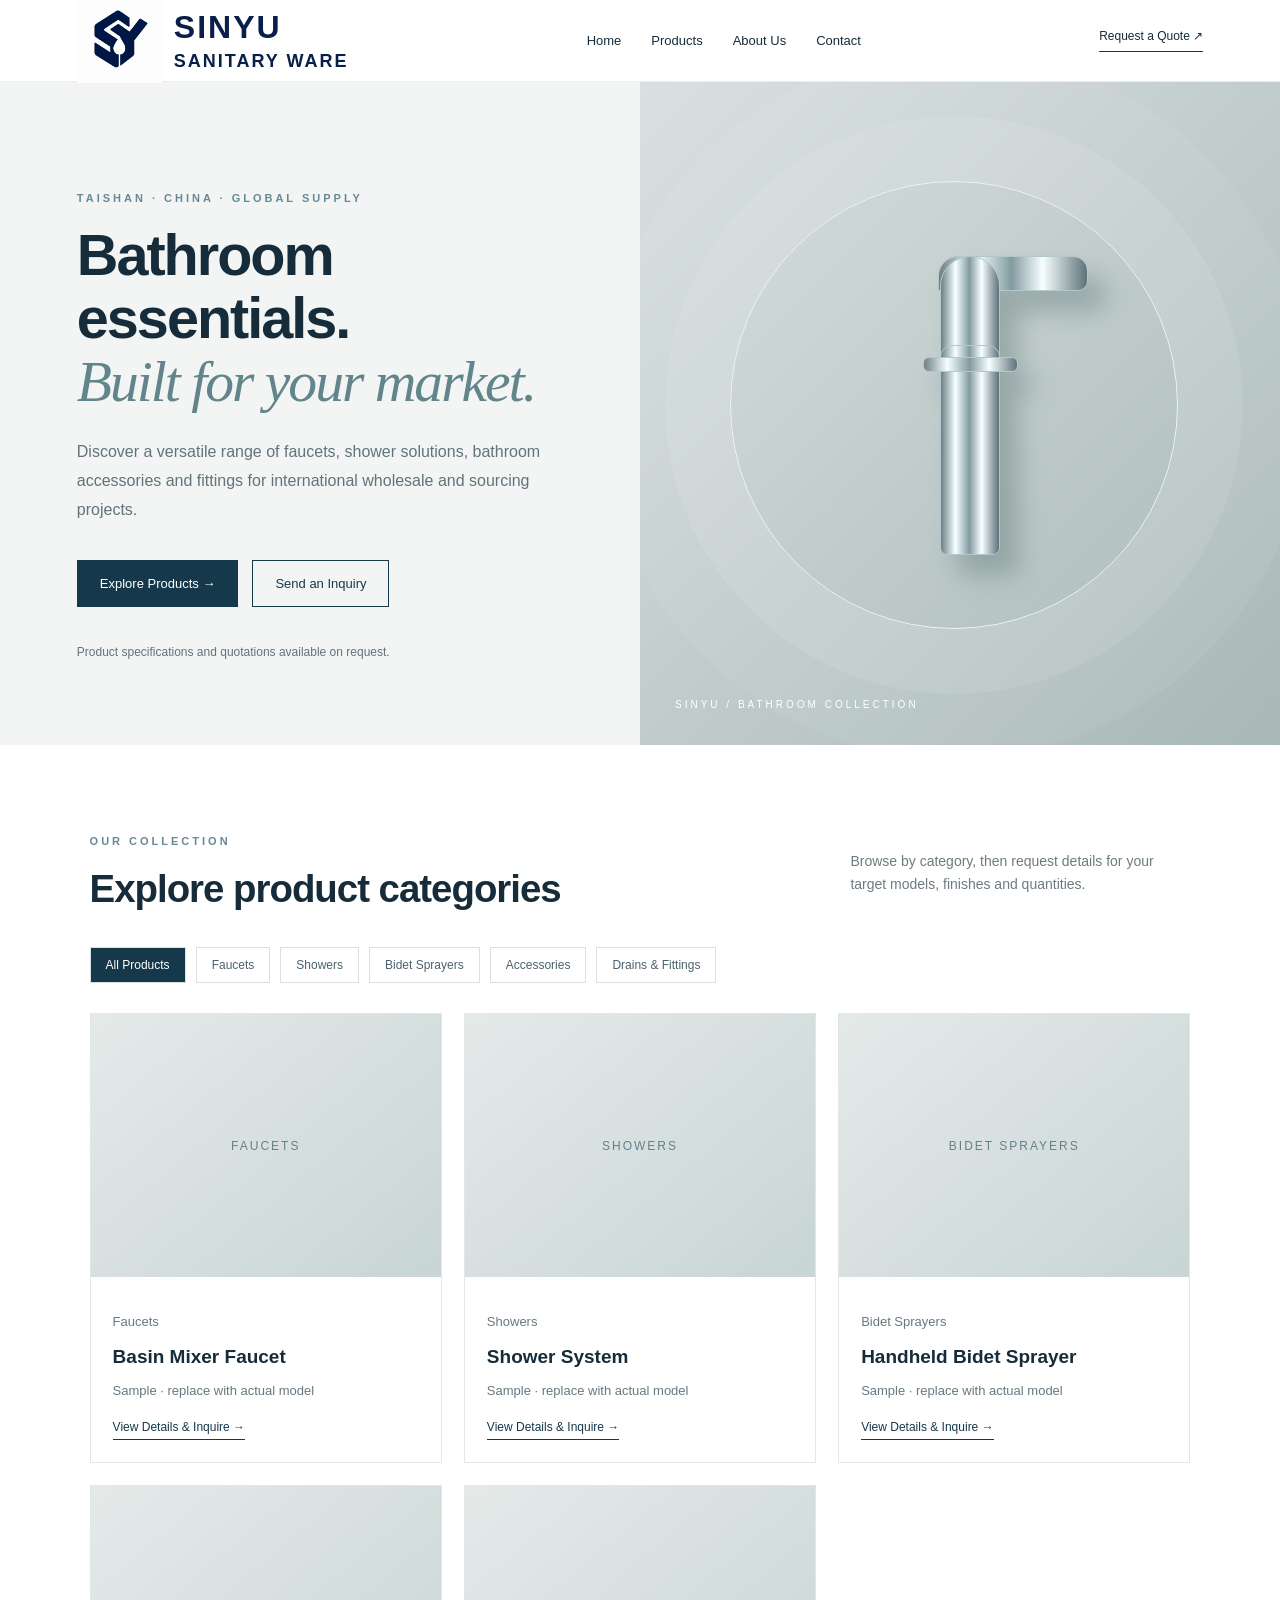
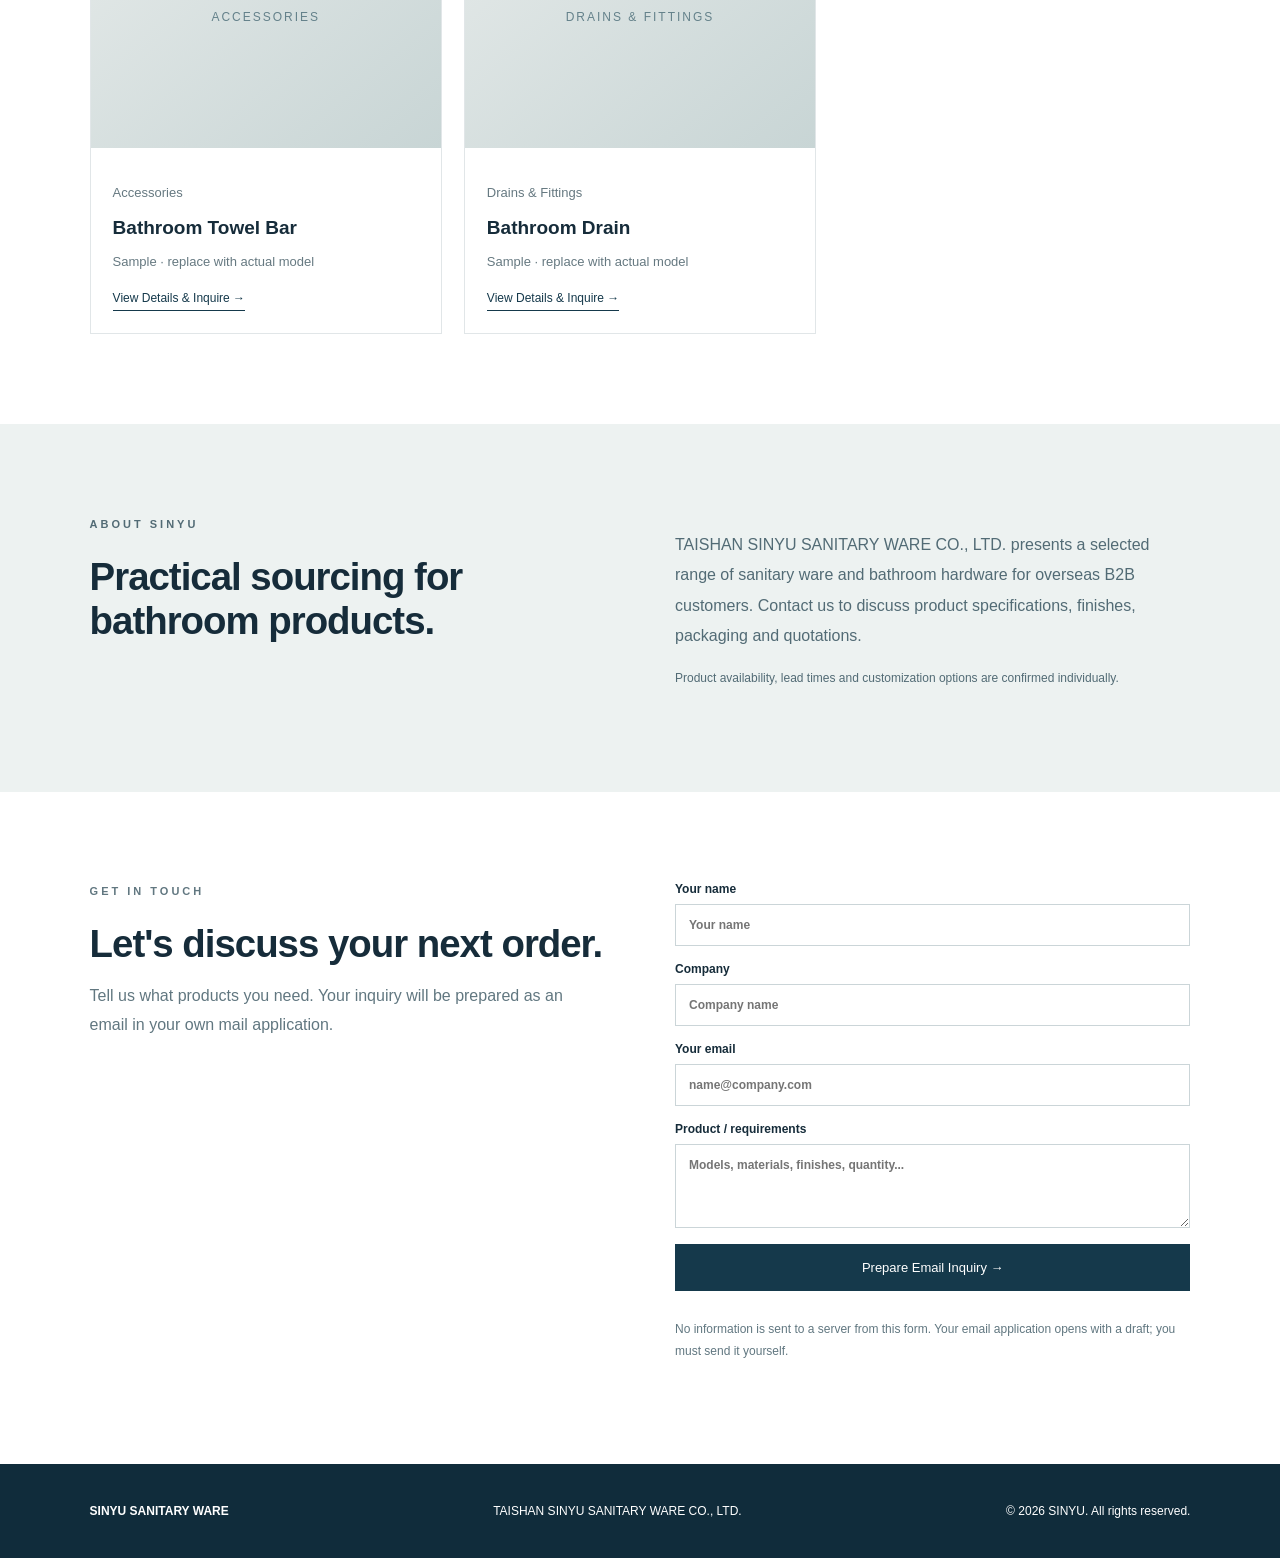
==== commit 8c0cadb7: "Update index.html" ====
--- a/index.html
+++ b/index.html
@@ -1 +1 @@
-<!doctype html><html lang="en"><head><meta charset="utf-8"><meta name="viewport" content="width=device-width,initial-scale=1"><meta name="description" content="SINYU Sanitary Ware supplies faucets, showers, bidet sprayers, bathroom accessories and drains for international B2B buyers."><title>SINYU Sanitary Ware | Bathroom Products for Global Buyers</title><link rel="stylesheet" href="style.css"></head><body><header class="top"><a class="brand" href="#home"><img src="SY%20LOGO.png" alt="SINYU Logo" style="height:90px;width:auto;display:block;"><span style="display:flex;flex-direction:column;justify-content:center;line-height:1.15;"><strong style="font-size:32px;letter-spacing:2px;color:#071F49;">SINYU</strong><small style="font-size:12px;letter-spacing:2px;color:#071F49;margin-top:5px;">SANITARY WARE</small></span></a><nav aria-label="Main navigation"><a href="#home">Home</a><a href="#products">Products</a><a href="#about">About Us</a><a href="#contact">Contact</a></nav><a class="nav-cta" href="#contact">Request a Quote ↗</a></header><main><section class="hero" id="home"><div class="hero-copy"><p class="eyebrow">TAISHAN · CHINA · GLOBAL SUPPLY</p><h1>Bathroom essentials.<br><em>Built for your market.</em></h1><p>Discover a versatile range of faucets, shower solutions, bathroom accessories and fittings for international wholesale and sourcing projects.</p><div class="actions"><a class="btn" href="#products">Explore Products →</a><a class="btn outline" href="#contact">Send an Inquiry</a></div><p class="hint">Product specifications and quotations available on request.</p></div><div class="hero-art"><div class="ring"></div><div class="fixture"><span class="spout"></span><span class="neck"></span><span class="body"></span><span class="handle"></span></div><span class="art-caption">SINYU / BATHROOM COLLECTION</span></div></section><section class="section" id="products"><div class="section-head"><div><p class="eyebrow">OUR COLLECTION</p><h2>Explore product categories</h2></div><p>Browse by category, then request details for your target models, finishes and quantities.</p></div><div class="filters" id="filters"><button class="active" data-category="All">All Products</button><button data-category="Faucets">Faucets</button><button data-category="Showers">Showers</button><button data-category="Bidet Sprayers">Bidet Sprayers</button><button data-category="Accessories">Accessories</button><button data-category="Drains & Fittings">Drains & Fittings</button></div><div class="products" id="product-grid" aria-live="polite"></div></section><section class="about section" id="about"><div><p class="eyebrow">ABOUT SINYU</p><h2>Practical sourcing for bathroom products.</h2></div><div><p>TAISHAN SINYU SANITARY WARE CO., LTD. presents a selected range of sanitary ware and bathroom hardware for overseas B2B customers. Contact us to discuss product specifications, finishes, packaging and quotations.</p><p class="note">Product availability, lead times and customization options are confirmed individually.</p></div></section><section class="contact section" id="contact"><div><p class="eyebrow">GET IN TOUCH</p><h2>Let's discuss your next order.</h2><p>Tell us what products you need. Your inquiry will be prepared as an email in your own mail application.</p></div><form id="inquiry-form"><label>Your name <input name="name" required maxlength="100" placeholder="Your name"></label><label>Company <input name="company" maxlength="120" placeholder="Company name"></label><label>Your email <input name="email" type="email" required placeholder="name@company.com"></label><label>Product / requirements <textarea name="message" required rows="4" placeholder="Models, materials, finishes, quantity..."></textarea></label><button class="btn" type="submit">Prepare Email Inquiry →</button><p class="note" id="form-note">No information is sent to a server from this form. Your email application opens with a draft; you must send it yourself.</p></form></section></main><footer><strong>SINYU SANITARY WARE</strong><span>TAISHAN SINYU SANITARY WARE CO., LTD.</span><span>© <span id="year"></span> SINYU. All rights reserved.</span></footer><dialog id="detail"><button class="close" id="close-detail" aria-label="Close">×</button><div id="detail-body"></div></dialog><script src="script.js" defer></script></body></html>
+<!doctype html><html lang="en"><head><meta charset="utf-8"><meta name="viewport" content="width=device-width,initial-scale=1"><meta name="description" content="SINYU Sanitary Ware supplies faucets, showers, bidet sprayers, bathroom accessories and drains for international B2B buyers."><title>SINYU Sanitary Ware | Bathroom Products for Global Buyers</title><link rel="stylesheet" href="style.css"></head><body><header class="top"><a class="brand" href="#home"><img src="SY%20LOGO.png" alt="SINYU Logo" style="height:85px;width:auto;display:block;"><span style="display:flex;flex-direction:column;justify-content:center;line-height:1.15;"><strong style="font-size:32px;letter-spacing:2px;color:#071F49;">SINYU</strong><small style="font-size:18px;letter-spacing:2px;color:#071F49;margin-top:5px;">SANITARY WARE</small></span></a><nav aria-label="Main navigation"><a href="#home">Home</a><a href="#products">Products</a><a href="#about">About Us</a><a href="#contact">Contact</a></nav><a class="nav-cta" href="#contact">Request a Quote ↗</a></header><main><section class="hero" id="home"><div class="hero-copy"><p class="eyebrow">TAISHAN · CHINA · GLOBAL SUPPLY</p><h1>Bathroom essentials.<br><em>Built for your market.</em></h1><p>Discover a versatile range of faucets, shower solutions, bathroom accessories and fittings for international wholesale and sourcing projects.</p><div class="actions"><a class="btn" href="#products">Explore Products →</a><a class="btn outline" href="#contact">Send an Inquiry</a></div><p class="hint">Product specifications and quotations available on request.</p></div><div class="hero-art"><div class="ring"></div><div class="fixture"><span class="spout"></span><span class="neck"></span><span class="body"></span><span class="handle"></span></div><span class="art-caption">SINYU / BATHROOM COLLECTION</span></div></section><section class="section" id="products"><div class="section-head"><div><p class="eyebrow">OUR COLLECTION</p><h2>Explore product categories</h2></div><p>Browse by category, then request details for your target models, finishes and quantities.</p></div><div class="filters" id="filters"><button class="active" data-category="All">All Products</button><button data-category="Faucets">Faucets</button><button data-category="Showers">Showers</button><button data-category="Bidet Sprayers">Bidet Sprayers</button><button data-category="Accessories">Accessories</button><button data-category="Drains & Fittings">Drains & Fittings</button></div><div class="products" id="product-grid" aria-live="polite"></div></section><section class="about section" id="about"><div><p class="eyebrow">ABOUT SINYU</p><h2>Practical sourcing for bathroom products.</h2></div><div><p>TAISHAN SINYU SANITARY WARE CO., LTD. presents a selected range of sanitary ware and bathroom hardware for overseas B2B customers. Contact us to discuss product specifications, finishes, packaging and quotations.</p><p class="note">Product availability, lead times and customization options are confirmed individually.</p></div></section><section class="contact section" id="contact"><div><p class="eyebrow">GET IN TOUCH</p><h2>Let's discuss your next order.</h2><p>Tell us what products you need. Your inquiry will be prepared as an email in your own mail application.</p></div><form id="inquiry-form"><label>Your name <input name="name" required maxlength="100" placeholder="Your name"></label><label>Company <input name="company" maxlength="120" placeholder="Company name"></label><label>Your email <input name="email" type="email" required placeholder="name@company.com"></label><label>Product / requirements <textarea name="message" required rows="4" placeholder="Models, materials, finishes, quantity..."></textarea></label><button class="btn" type="submit">Prepare Email Inquiry →</button><p class="note" id="form-note">No information is sent to a server from this form. Your email application opens with a draft; you must send it yourself.</p></form></section></main><footer><strong>SINYU SANITARY WARE</strong><span>TAISHAN SINYU SANITARY WARE CO., LTD.</span><span>© <span id="year"></span> SINYU. All rights reserved.</span></footer><dialog id="detail"><button class="close" id="close-detail" aria-label="Close">×</button><div id="detail-body"></div></dialog><script src="script.js" defer></script></body></html>
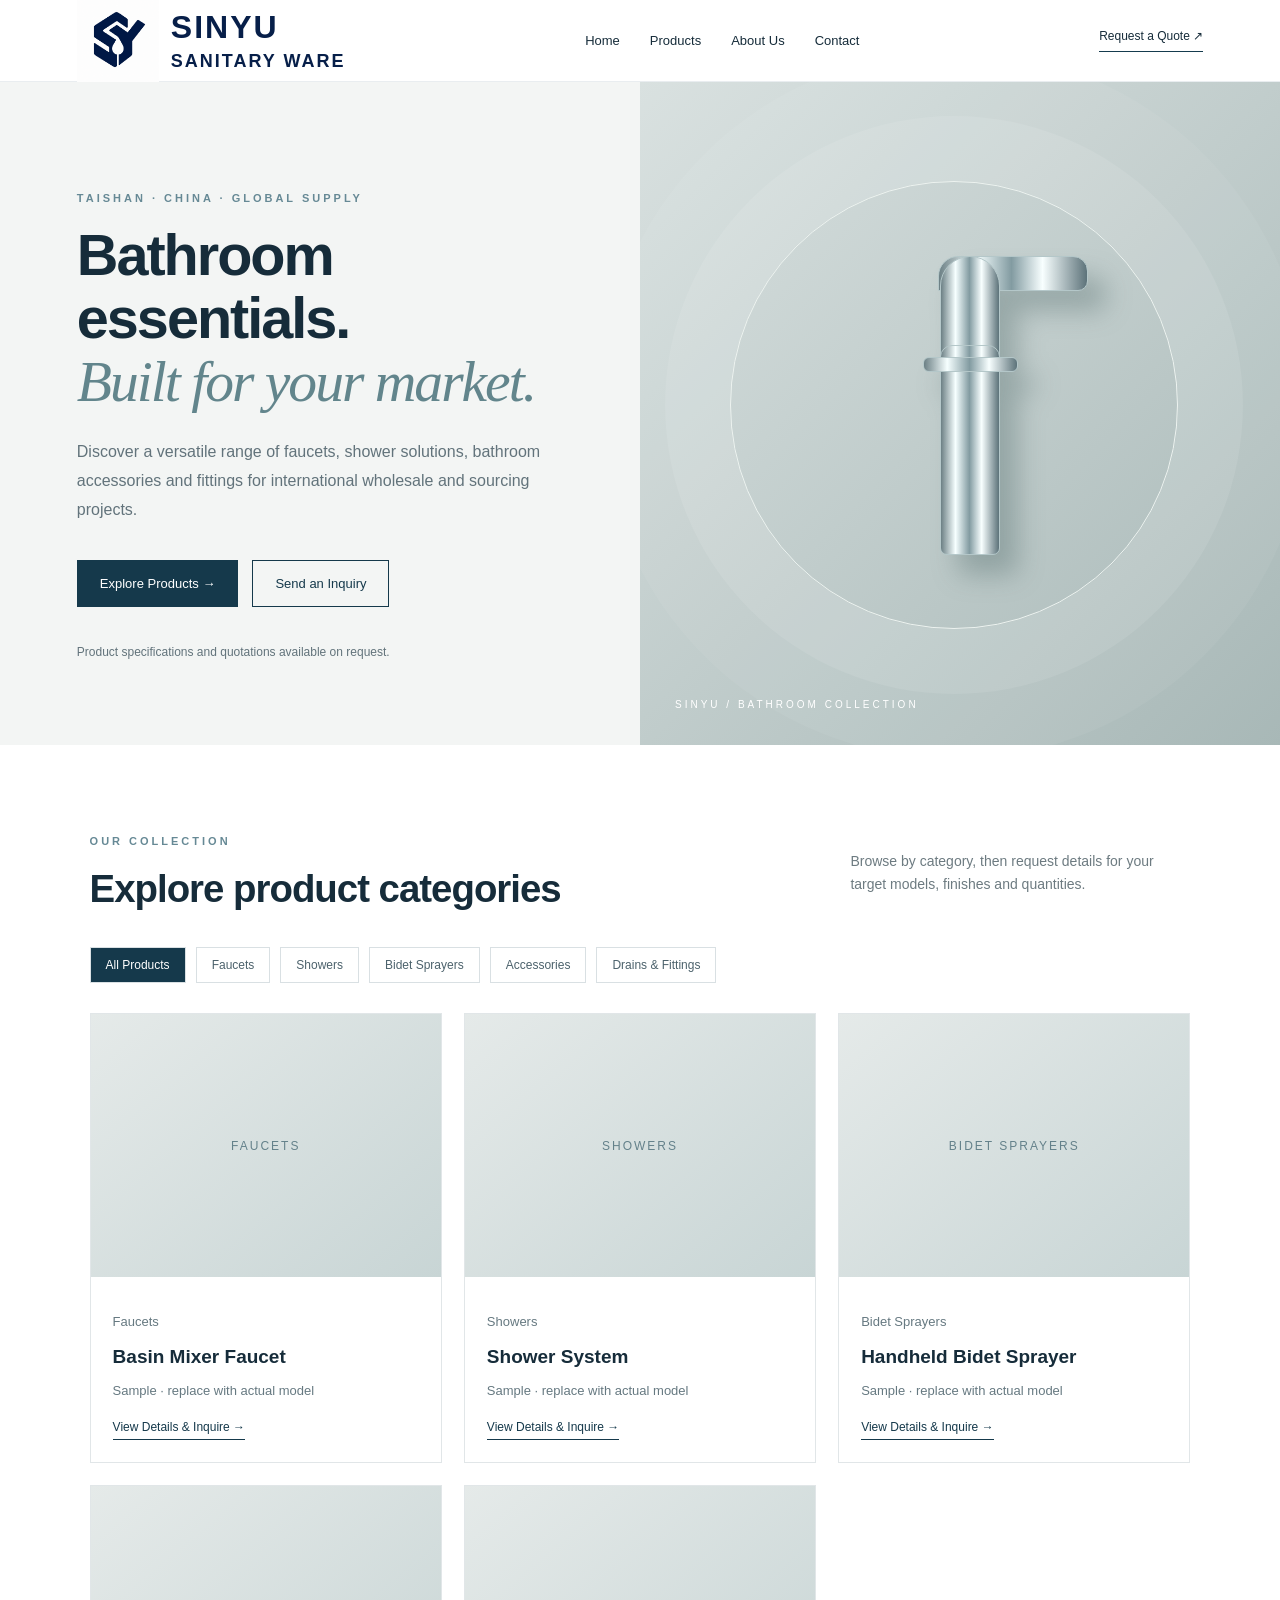
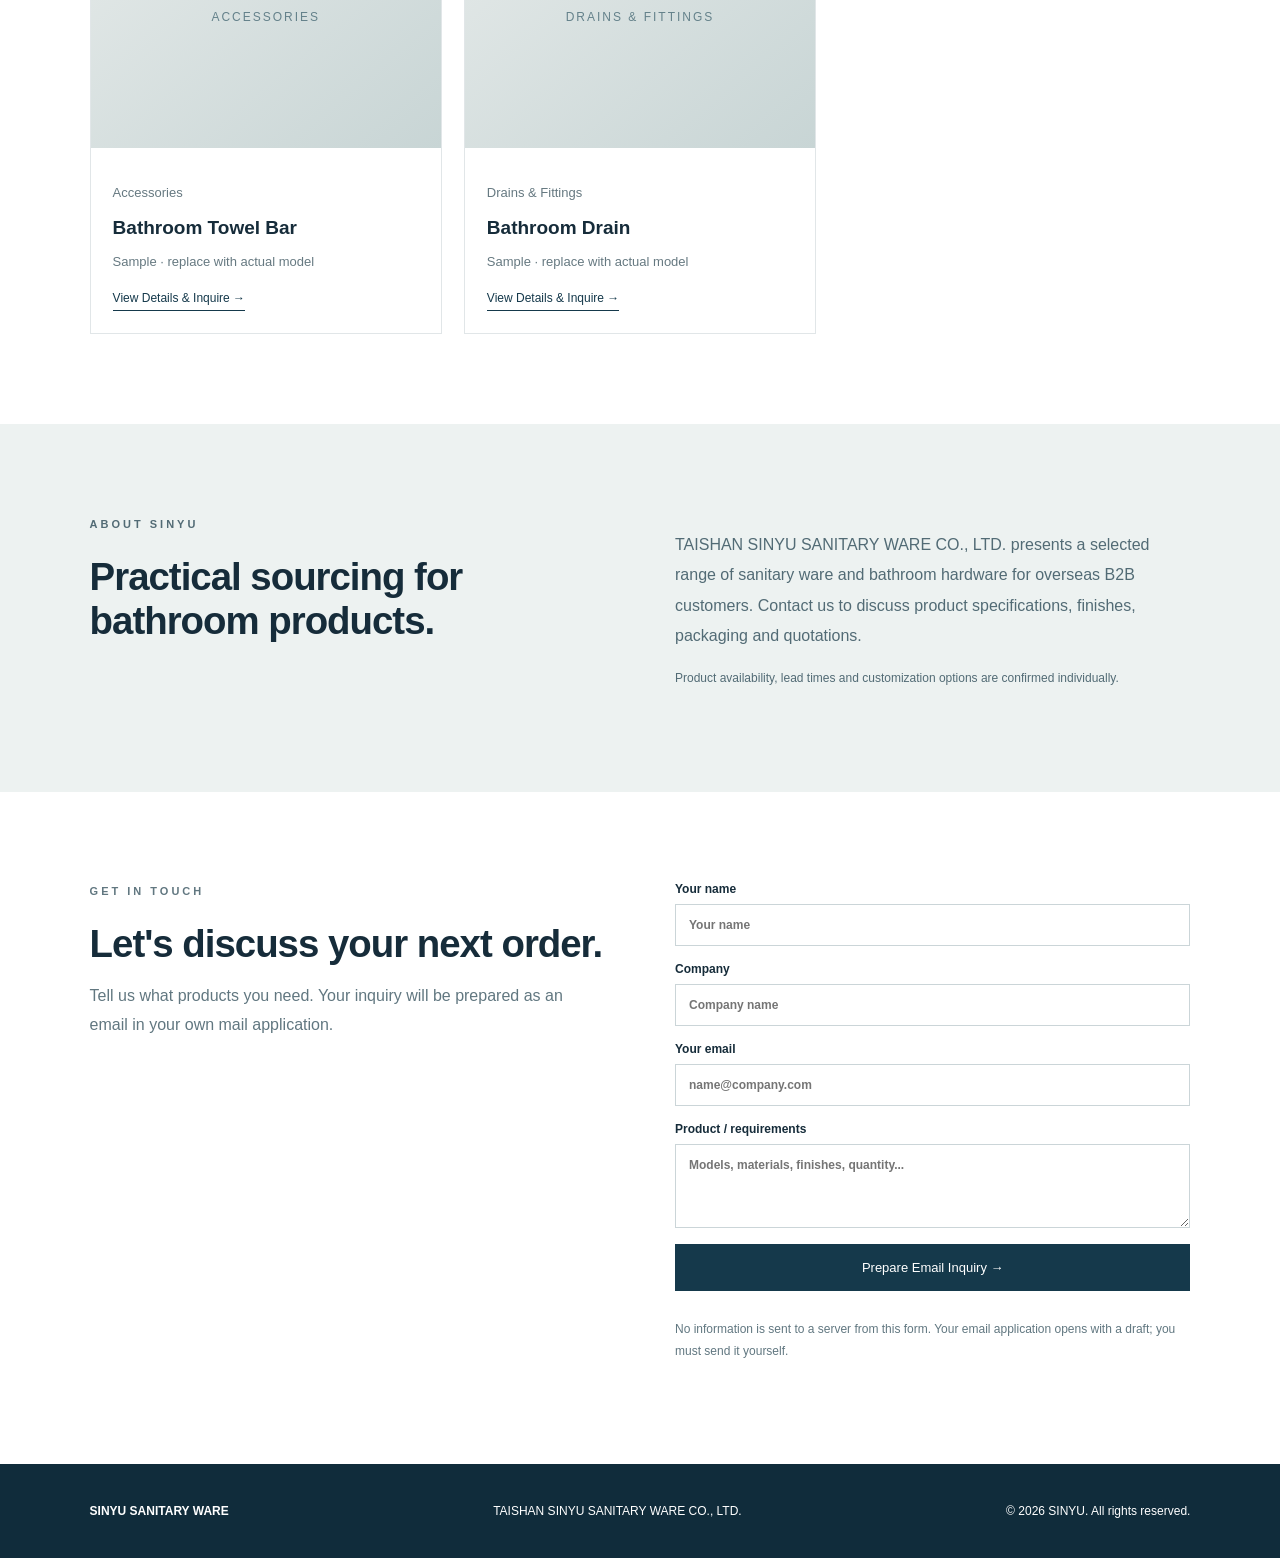
==== commit 649ef110: "Update index.html" ====
--- a/index.html
+++ b/index.html
@@ -1 +1 @@
-<!doctype html><html lang="en"><head><meta charset="utf-8"><meta name="viewport" content="width=device-width,initial-scale=1"><meta name="description" content="SINYU Sanitary Ware supplies faucets, showers, bidet sprayers, bathroom accessories and drains for international B2B buyers."><title>SINYU Sanitary Ware | Bathroom Products for Global Buyers</title><link rel="stylesheet" href="style.css"></head><body><header class="top"><a class="brand" href="#home"><img src="SY%20LOGO.png" alt="SINYU Logo" style="height:85px;width:auto;display:block;"><span style="display:flex;flex-direction:column;justify-content:center;line-height:1.15;"><strong style="font-size:32px;letter-spacing:2px;color:#071F49;">SINYU</strong><small style="font-size:18px;letter-spacing:2px;color:#071F49;margin-top:5px;">SANITARY WARE</small></span></a><nav aria-label="Main navigation"><a href="#home">Home</a><a href="#products">Products</a><a href="#about">About Us</a><a href="#contact">Contact</a></nav><a class="nav-cta" href="#contact">Request a Quote ↗</a></header><main><section class="hero" id="home"><div class="hero-copy"><p class="eyebrow">TAISHAN · CHINA · GLOBAL SUPPLY</p><h1>Bathroom essentials.<br><em>Built for your market.</em></h1><p>Discover a versatile range of faucets, shower solutions, bathroom accessories and fittings for international wholesale and sourcing projects.</p><div class="actions"><a class="btn" href="#products">Explore Products →</a><a class="btn outline" href="#contact">Send an Inquiry</a></div><p class="hint">Product specifications and quotations available on request.</p></div><div class="hero-art"><div class="ring"></div><div class="fixture"><span class="spout"></span><span class="neck"></span><span class="body"></span><span class="handle"></span></div><span class="art-caption">SINYU / BATHROOM COLLECTION</span></div></section><section class="section" id="products"><div class="section-head"><div><p class="eyebrow">OUR COLLECTION</p><h2>Explore product categories</h2></div><p>Browse by category, then request details for your target models, finishes and quantities.</p></div><div class="filters" id="filters"><button class="active" data-category="All">All Products</button><button data-category="Faucets">Faucets</button><button data-category="Showers">Showers</button><button data-category="Bidet Sprayers">Bidet Sprayers</button><button data-category="Accessories">Accessories</button><button data-category="Drains & Fittings">Drains & Fittings</button></div><div class="products" id="product-grid" aria-live="polite"></div></section><section class="about section" id="about"><div><p class="eyebrow">ABOUT SINYU</p><h2>Practical sourcing for bathroom products.</h2></div><div><p>TAISHAN SINYU SANITARY WARE CO., LTD. presents a selected range of sanitary ware and bathroom hardware for overseas B2B customers. Contact us to discuss product specifications, finishes, packaging and quotations.</p><p class="note">Product availability, lead times and customization options are confirmed individually.</p></div></section><section class="contact section" id="contact"><div><p class="eyebrow">GET IN TOUCH</p><h2>Let's discuss your next order.</h2><p>Tell us what products you need. Your inquiry will be prepared as an email in your own mail application.</p></div><form id="inquiry-form"><label>Your name <input name="name" required maxlength="100" placeholder="Your name"></label><label>Company <input name="company" maxlength="120" placeholder="Company name"></label><label>Your email <input name="email" type="email" required placeholder="name@company.com"></label><label>Product / requirements <textarea name="message" required rows="4" placeholder="Models, materials, finishes, quantity..."></textarea></label><button class="btn" type="submit">Prepare Email Inquiry →</button><p class="note" id="form-note">No information is sent to a server from this form. Your email application opens with a draft; you must send it yourself.</p></form></section></main><footer><strong>SINYU SANITARY WARE</strong><span>TAISHAN SINYU SANITARY WARE CO., LTD.</span><span>© <span id="year"></span> SINYU. All rights reserved.</span></footer><dialog id="detail"><button class="close" id="close-detail" aria-label="Close">×</button><div id="detail-body"></div></dialog><script src="script.js" defer></script></body></html>
+<!doctype html><html lang="en"><head><meta charset="utf-8"><meta name="viewport" content="width=device-width,initial-scale=1"><meta name="description" content="SINYU Sanitary Ware supplies faucets, showers, bidet sprayers, bathroom accessories and drains for international B2B buyers."><title>SINYU Sanitary Ware | Bathroom Products for Global Buyers</title><link rel="stylesheet" href="style.css"></head><body><header class="top"><a class="brand" href="#home"><img src="SY%20LOGO.png" alt="SINYU Logo" style="height:82px;width:auto;display:block;"><span style="display:flex;flex-direction:column;justify-content:center;line-height:1.15;"><strong style="font-size:32px;letter-spacing:2px;color:#071F49;">SINYU</strong><small style="font-size:18px;letter-spacing:2px;color:#071F49;margin-top:5px;">SANITARY WARE</small></span></a><nav aria-label="Main navigation"><a href="#home">Home</a><a href="#products">Products</a><a href="#about">About Us</a><a href="#contact">Contact</a></nav><a class="nav-cta" href="#contact">Request a Quote ↗</a></header><main><section class="hero" id="home"><div class="hero-copy"><p class="eyebrow">TAISHAN · CHINA · GLOBAL SUPPLY</p><h1>Bathroom essentials.<br><em>Built for your market.</em></h1><p>Discover a versatile range of faucets, shower solutions, bathroom accessories and fittings for international wholesale and sourcing projects.</p><div class="actions"><a class="btn" href="#products">Explore Products →</a><a class="btn outline" href="#contact">Send an Inquiry</a></div><p class="hint">Product specifications and quotations available on request.</p></div><div class="hero-art"><div class="ring"></div><div class="fixture"><span class="spout"></span><span class="neck"></span><span class="body"></span><span class="handle"></span></div><span class="art-caption">SINYU / BATHROOM COLLECTION</span></div></section><section class="section" id="products"><div class="section-head"><div><p class="eyebrow">OUR COLLECTION</p><h2>Explore product categories</h2></div><p>Browse by category, then request details for your target models, finishes and quantities.</p></div><div class="filters" id="filters"><button class="active" data-category="All">All Products</button><button data-category="Faucets">Faucets</button><button data-category="Showers">Showers</button><button data-category="Bidet Sprayers">Bidet Sprayers</button><button data-category="Accessories">Accessories</button><button data-category="Drains & Fittings">Drains & Fittings</button></div><div class="products" id="product-grid" aria-live="polite"></div></section><section class="about section" id="about"><div><p class="eyebrow">ABOUT SINYU</p><h2>Practical sourcing for bathroom products.</h2></div><div><p>TAISHAN SINYU SANITARY WARE CO., LTD. presents a selected range of sanitary ware and bathroom hardware for overseas B2B customers. Contact us to discuss product specifications, finishes, packaging and quotations.</p><p class="note">Product availability, lead times and customization options are confirmed individually.</p></div></section><section class="contact section" id="contact"><div><p class="eyebrow">GET IN TOUCH</p><h2>Let's discuss your next order.</h2><p>Tell us what products you need. Your inquiry will be prepared as an email in your own mail application.</p></div><form id="inquiry-form"><label>Your name <input name="name" required maxlength="100" placeholder="Your name"></label><label>Company <input name="company" maxlength="120" placeholder="Company name"></label><label>Your email <input name="email" type="email" required placeholder="name@company.com"></label><label>Product / requirements <textarea name="message" required rows="4" placeholder="Models, materials, finishes, quantity..."></textarea></label><button class="btn" type="submit">Prepare Email Inquiry →</button><p class="note" id="form-note">No information is sent to a server from this form. Your email application opens with a draft; you must send it yourself.</p></form></section></main><footer><strong>SINYU SANITARY WARE</strong><span>TAISHAN SINYU SANITARY WARE CO., LTD.</span><span>© <span id="year"></span> SINYU. All rights reserved.</span></footer><dialog id="detail"><button class="close" id="close-detail" aria-label="Close">×</button><div id="detail-body"></div></dialog><script src="script.js" defer></script></body></html>
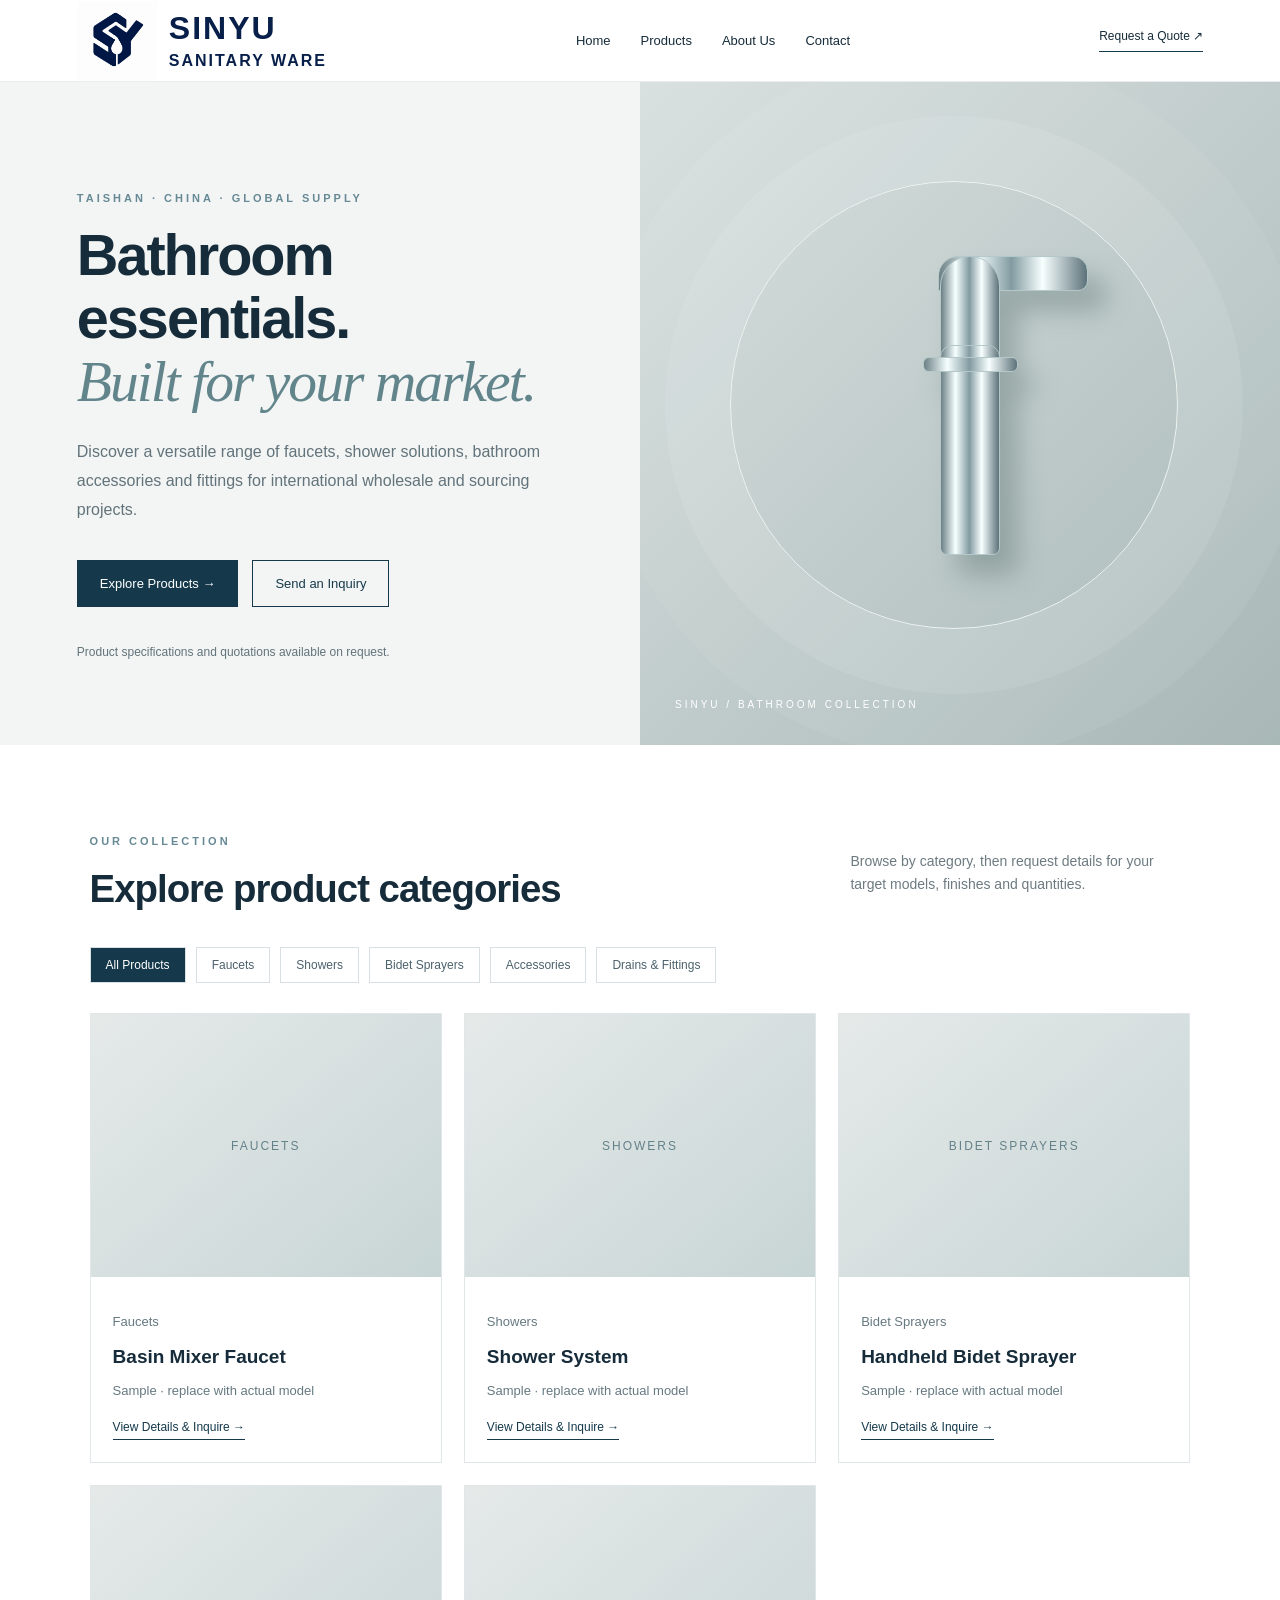
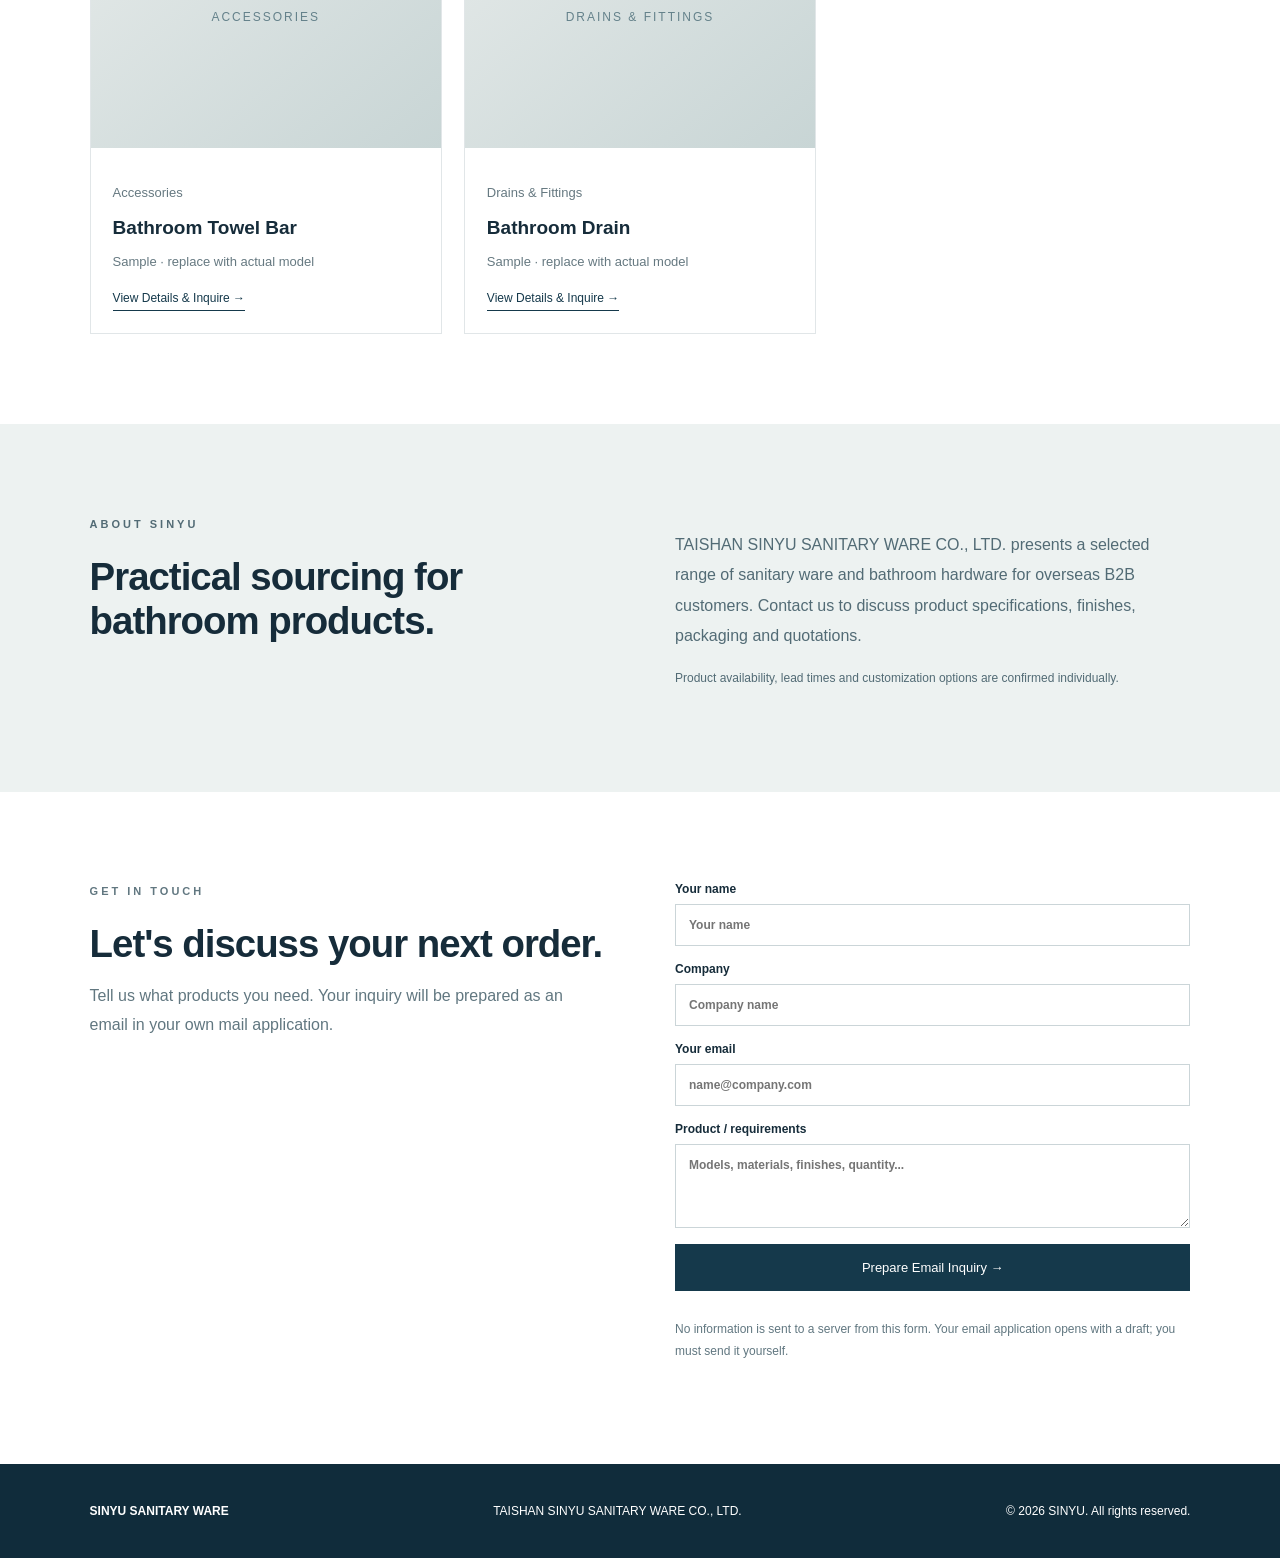
==== commit 84b81d1d: "Update index.html" ====
--- a/index.html
+++ b/index.html
@@ -1 +1 @@
-<!doctype html><html lang="en"><head><meta charset="utf-8"><meta name="viewport" content="width=device-width,initial-scale=1"><meta name="description" content="SINYU Sanitary Ware supplies faucets, showers, bidet sprayers, bathroom accessories and drains for international B2B buyers."><title>SINYU Sanitary Ware | Bathroom Products for Global Buyers</title><link rel="stylesheet" href="style.css"></head><body><header class="top"><a class="brand" href="#home"><img src="SY%20LOGO.png" alt="SINYU Logo" style="height:82px;width:auto;display:block;"><span style="display:flex;flex-direction:column;justify-content:center;line-height:1.15;"><strong style="font-size:32px;letter-spacing:2px;color:#071F49;">SINYU</strong><small style="font-size:18px;letter-spacing:2px;color:#071F49;margin-top:5px;">SANITARY WARE</small></span></a><nav aria-label="Main navigation"><a href="#home">Home</a><a href="#products">Products</a><a href="#about">About Us</a><a href="#contact">Contact</a></nav><a class="nav-cta" href="#contact">Request a Quote ↗</a></header><main><section class="hero" id="home"><div class="hero-copy"><p class="eyebrow">TAISHAN · CHINA · GLOBAL SUPPLY</p><h1>Bathroom essentials.<br><em>Built for your market.</em></h1><p>Discover a versatile range of faucets, shower solutions, bathroom accessories and fittings for international wholesale and sourcing projects.</p><div class="actions"><a class="btn" href="#products">Explore Products →</a><a class="btn outline" href="#contact">Send an Inquiry</a></div><p class="hint">Product specifications and quotations available on request.</p></div><div class="hero-art"><div class="ring"></div><div class="fixture"><span class="spout"></span><span class="neck"></span><span class="body"></span><span class="handle"></span></div><span class="art-caption">SINYU / BATHROOM COLLECTION</span></div></section><section class="section" id="products"><div class="section-head"><div><p class="eyebrow">OUR COLLECTION</p><h2>Explore product categories</h2></div><p>Browse by category, then request details for your target models, finishes and quantities.</p></div><div class="filters" id="filters"><button class="active" data-category="All">All Products</button><button data-category="Faucets">Faucets</button><button data-category="Showers">Showers</button><button data-category="Bidet Sprayers">Bidet Sprayers</button><button data-category="Accessories">Accessories</button><button data-category="Drains & Fittings">Drains & Fittings</button></div><div class="products" id="product-grid" aria-live="polite"></div></section><section class="about section" id="about"><div><p class="eyebrow">ABOUT SINYU</p><h2>Practical sourcing for bathroom products.</h2></div><div><p>TAISHAN SINYU SANITARY WARE CO., LTD. presents a selected range of sanitary ware and bathroom hardware for overseas B2B customers. Contact us to discuss product specifications, finishes, packaging and quotations.</p><p class="note">Product availability, lead times and customization options are confirmed individually.</p></div></section><section class="contact section" id="contact"><div><p class="eyebrow">GET IN TOUCH</p><h2>Let's discuss your next order.</h2><p>Tell us what products you need. Your inquiry will be prepared as an email in your own mail application.</p></div><form id="inquiry-form"><label>Your name <input name="name" required maxlength="100" placeholder="Your name"></label><label>Company <input name="company" maxlength="120" placeholder="Company name"></label><label>Your email <input name="email" type="email" required placeholder="name@company.com"></label><label>Product / requirements <textarea name="message" required rows="4" placeholder="Models, materials, finishes, quantity..."></textarea></label><button class="btn" type="submit">Prepare Email Inquiry →</button><p class="note" id="form-note">No information is sent to a server from this form. Your email application opens with a draft; you must send it yourself.</p></form></section></main><footer><strong>SINYU SANITARY WARE</strong><span>TAISHAN SINYU SANITARY WARE CO., LTD.</span><span>© <span id="year"></span> SINYU. All rights reserved.</span></footer><dialog id="detail"><button class="close" id="close-detail" aria-label="Close">×</button><div id="detail-body"></div></dialog><script src="script.js" defer></script></body></html>
+<!doctype html><html lang="en"><head><meta charset="utf-8"><meta name="viewport" content="width=device-width,initial-scale=1"><meta name="description" content="SINYU Sanitary Ware supplies faucets, showers, bidet sprayers, bathroom accessories and drains for international B2B buyers."><title>SINYU Sanitary Ware | Bathroom Products for Global Buyers</title><link rel="stylesheet" href="style.css"></head><body><header class="top"><a class="brand" href="#home"><img src="SY%20LOGO.png" alt="SINYU Logo" style="height:80px;width:auto;display:block;"><span style="display:flex;flex-direction:column;justify-content:center;line-height:1.15;"><strong style="font-size:32px;letter-spacing:2px;color:#071F49;">SINYU</strong><small style="font-size:16px;letter-spacing:2px;color:#071F49;margin-top:5px;">SANITARY WARE</small></span></a><nav aria-label="Main navigation"><a href="#home">Home</a><a href="#products">Products</a><a href="#about">About Us</a><a href="#contact">Contact</a></nav><a class="nav-cta" href="#contact">Request a Quote ↗</a></header><main><section class="hero" id="home"><div class="hero-copy"><p class="eyebrow">TAISHAN · CHINA · GLOBAL SUPPLY</p><h1>Bathroom essentials.<br><em>Built for your market.</em></h1><p>Discover a versatile range of faucets, shower solutions, bathroom accessories and fittings for international wholesale and sourcing projects.</p><div class="actions"><a class="btn" href="#products">Explore Products →</a><a class="btn outline" href="#contact">Send an Inquiry</a></div><p class="hint">Product specifications and quotations available on request.</p></div><div class="hero-art"><div class="ring"></div><div class="fixture"><span class="spout"></span><span class="neck"></span><span class="body"></span><span class="handle"></span></div><span class="art-caption">SINYU / BATHROOM COLLECTION</span></div></section><section class="section" id="products"><div class="section-head"><div><p class="eyebrow">OUR COLLECTION</p><h2>Explore product categories</h2></div><p>Browse by category, then request details for your target models, finishes and quantities.</p></div><div class="filters" id="filters"><button class="active" data-category="All">All Products</button><button data-category="Faucets">Faucets</button><button data-category="Showers">Showers</button><button data-category="Bidet Sprayers">Bidet Sprayers</button><button data-category="Accessories">Accessories</button><button data-category="Drains & Fittings">Drains & Fittings</button></div><div class="products" id="product-grid" aria-live="polite"></div></section><section class="about section" id="about"><div><p class="eyebrow">ABOUT SINYU</p><h2>Practical sourcing for bathroom products.</h2></div><div><p>TAISHAN SINYU SANITARY WARE CO., LTD. presents a selected range of sanitary ware and bathroom hardware for overseas B2B customers. Contact us to discuss product specifications, finishes, packaging and quotations.</p><p class="note">Product availability, lead times and customization options are confirmed individually.</p></div></section><section class="contact section" id="contact"><div><p class="eyebrow">GET IN TOUCH</p><h2>Let's discuss your next order.</h2><p>Tell us what products you need. Your inquiry will be prepared as an email in your own mail application.</p></div><form id="inquiry-form"><label>Your name <input name="name" required maxlength="100" placeholder="Your name"></label><label>Company <input name="company" maxlength="120" placeholder="Company name"></label><label>Your email <input name="email" type="email" required placeholder="name@company.com"></label><label>Product / requirements <textarea name="message" required rows="4" placeholder="Models, materials, finishes, quantity..."></textarea></label><button class="btn" type="submit">Prepare Email Inquiry →</button><p class="note" id="form-note">No information is sent to a server from this form. Your email application opens with a draft; you must send it yourself.</p></form></section></main><footer><strong>SINYU SANITARY WARE</strong><span>TAISHAN SINYU SANITARY WARE CO., LTD.</span><span>© <span id="year"></span> SINYU. All rights reserved.</span></footer><dialog id="detail"><button class="close" id="close-detail" aria-label="Close">×</button><div id="detail-body"></div></dialog><script src="script.js" defer></script></body></html>
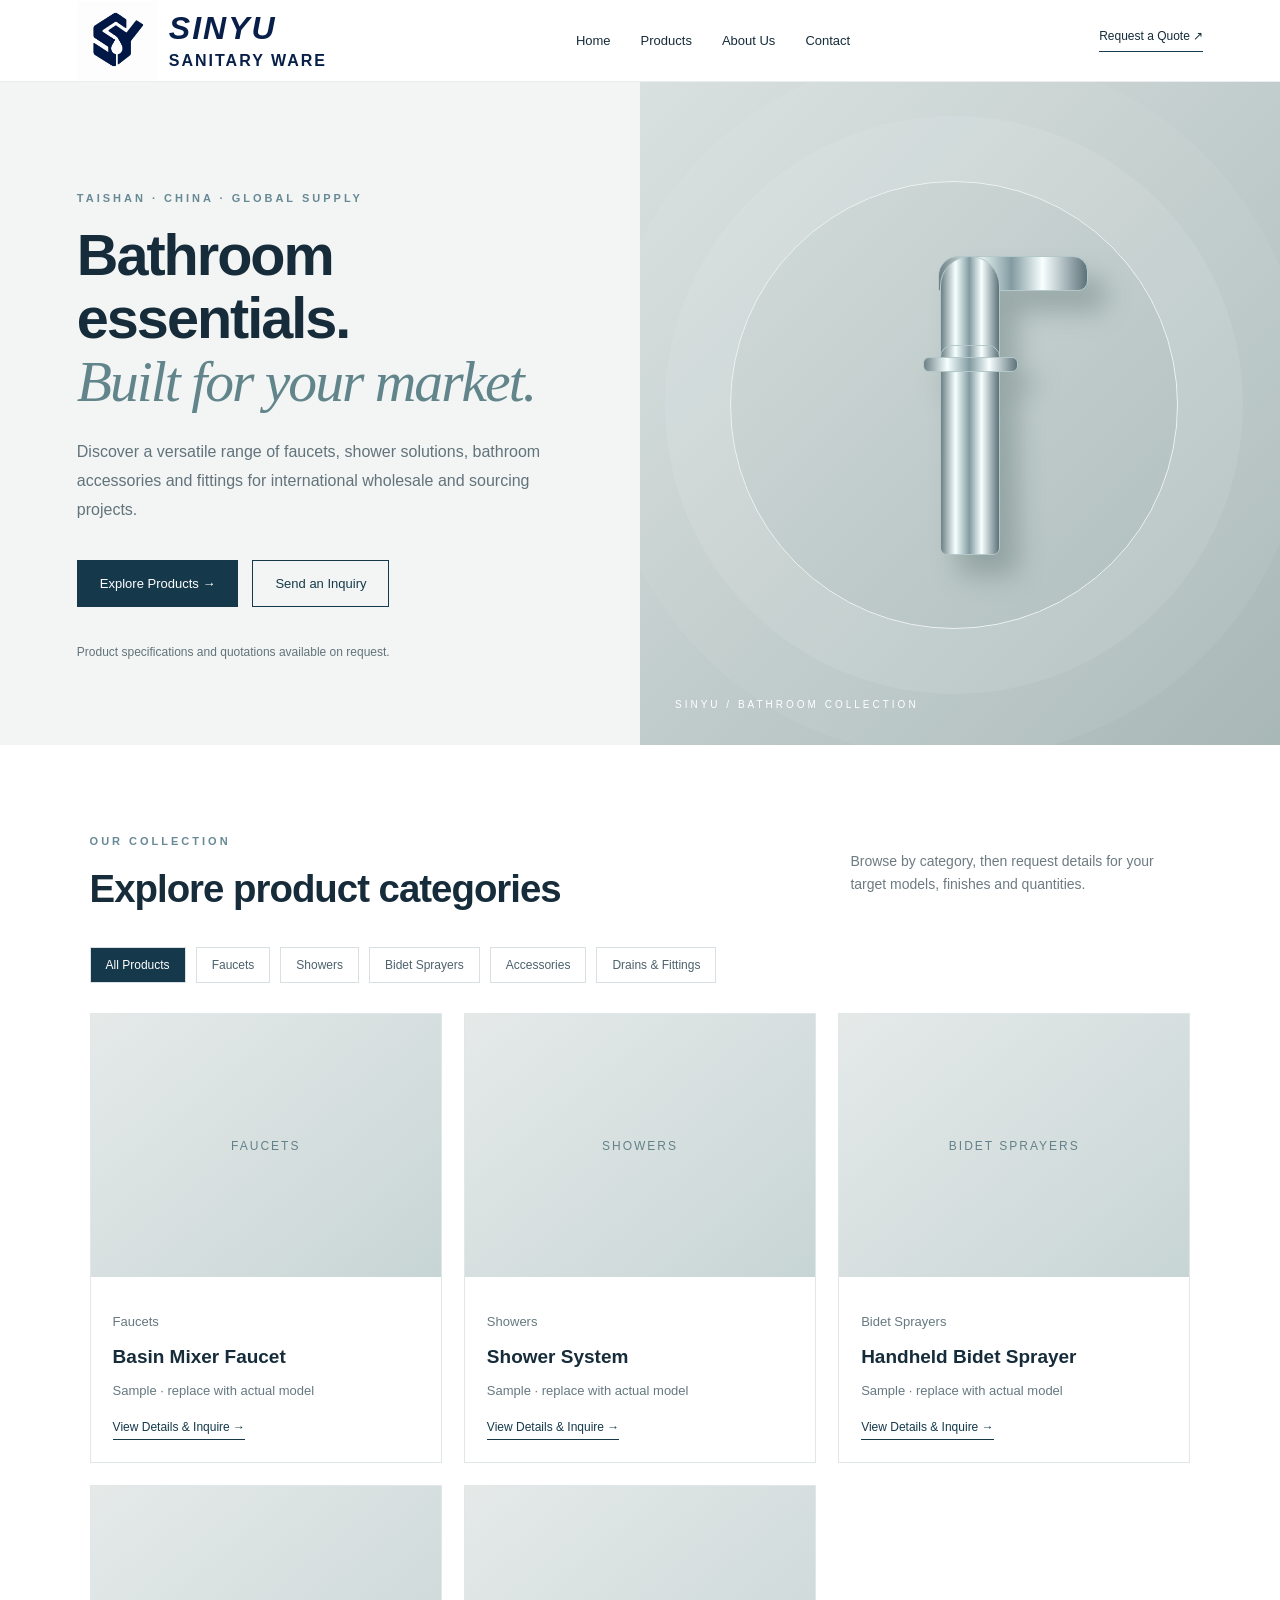
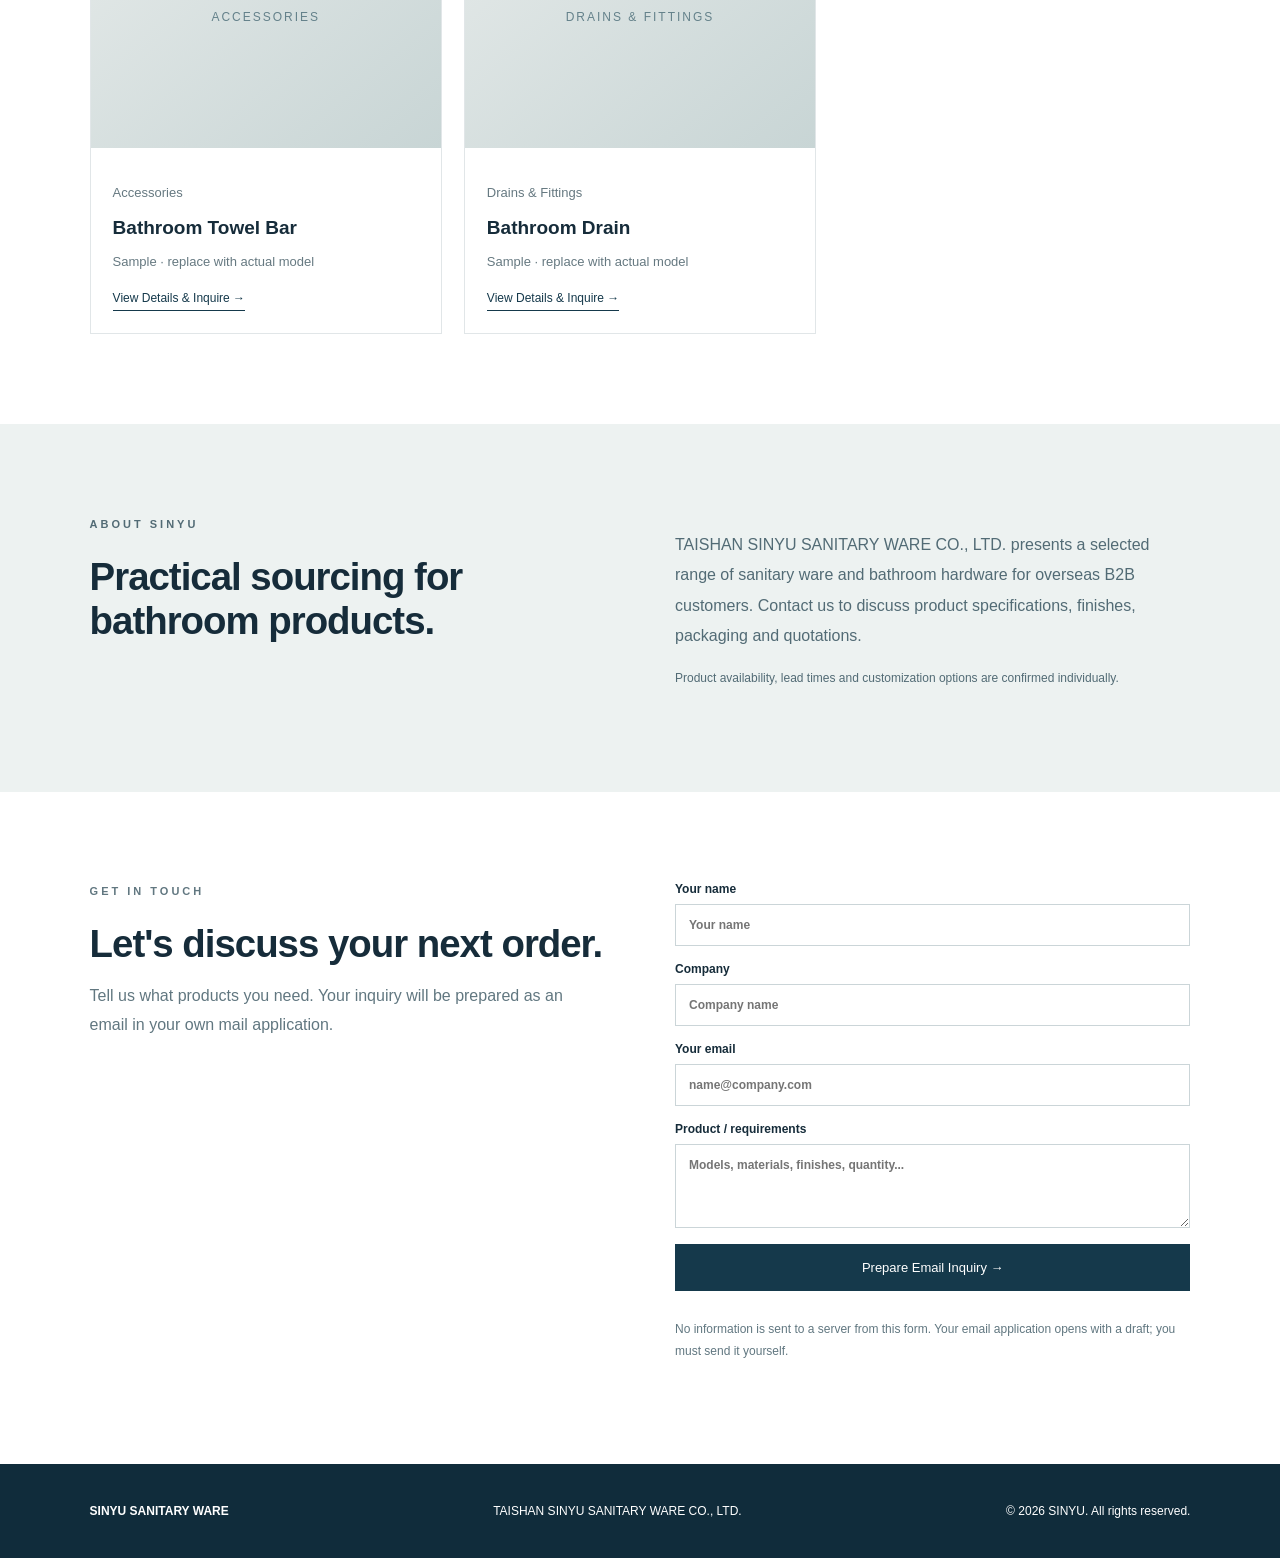
==== commit 3d9041ac: "Update index.html" ====
--- a/index.html
+++ b/index.html
@@ -1 +1 @@
-<!doctype html><html lang="en"><head><meta charset="utf-8"><meta name="viewport" content="width=device-width,initial-scale=1"><meta name="description" content="SINYU Sanitary Ware supplies faucets, showers, bidet sprayers, bathroom accessories and drains for international B2B buyers."><title>SINYU Sanitary Ware | Bathroom Products for Global Buyers</title><link rel="stylesheet" href="style.css"></head><body><header class="top"><a class="brand" href="#home"><img src="SY%20LOGO.png" alt="SINYU Logo" style="height:80px;width:auto;display:block;"><span style="display:flex;flex-direction:column;justify-content:center;line-height:1.15;"><strong style="font-size:32px;letter-spacing:2px;color:#071F49;">SINYU</strong><small style="font-size:16px;letter-spacing:2px;color:#071F49;margin-top:5px;">SANITARY WARE</small></span></a><nav aria-label="Main navigation"><a href="#home">Home</a><a href="#products">Products</a><a href="#about">About Us</a><a href="#contact">Contact</a></nav><a class="nav-cta" href="#contact">Request a Quote ↗</a></header><main><section class="hero" id="home"><div class="hero-copy"><p class="eyebrow">TAISHAN · CHINA · GLOBAL SUPPLY</p><h1>Bathroom essentials.<br><em>Built for your market.</em></h1><p>Discover a versatile range of faucets, shower solutions, bathroom accessories and fittings for international wholesale and sourcing projects.</p><div class="actions"><a class="btn" href="#products">Explore Products →</a><a class="btn outline" href="#contact">Send an Inquiry</a></div><p class="hint">Product specifications and quotations available on request.</p></div><div class="hero-art"><div class="ring"></div><div class="fixture"><span class="spout"></span><span class="neck"></span><span class="body"></span><span class="handle"></span></div><span class="art-caption">SINYU / BATHROOM COLLECTION</span></div></section><section class="section" id="products"><div class="section-head"><div><p class="eyebrow">OUR COLLECTION</p><h2>Explore product categories</h2></div><p>Browse by category, then request details for your target models, finishes and quantities.</p></div><div class="filters" id="filters"><button class="active" data-category="All">All Products</button><button data-category="Faucets">Faucets</button><button data-category="Showers">Showers</button><button data-category="Bidet Sprayers">Bidet Sprayers</button><button data-category="Accessories">Accessories</button><button data-category="Drains & Fittings">Drains & Fittings</button></div><div class="products" id="product-grid" aria-live="polite"></div></section><section class="about section" id="about"><div><p class="eyebrow">ABOUT SINYU</p><h2>Practical sourcing for bathroom products.</h2></div><div><p>TAISHAN SINYU SANITARY WARE CO., LTD. presents a selected range of sanitary ware and bathroom hardware for overseas B2B customers. Contact us to discuss product specifications, finishes, packaging and quotations.</p><p class="note">Product availability, lead times and customization options are confirmed individually.</p></div></section><section class="contact section" id="contact"><div><p class="eyebrow">GET IN TOUCH</p><h2>Let's discuss your next order.</h2><p>Tell us what products you need. Your inquiry will be prepared as an email in your own mail application.</p></div><form id="inquiry-form"><label>Your name <input name="name" required maxlength="100" placeholder="Your name"></label><label>Company <input name="company" maxlength="120" placeholder="Company name"></label><label>Your email <input name="email" type="email" required placeholder="name@company.com"></label><label>Product / requirements <textarea name="message" required rows="4" placeholder="Models, materials, finishes, quantity..."></textarea></label><button class="btn" type="submit">Prepare Email Inquiry →</button><p class="note" id="form-note">No information is sent to a server from this form. Your email application opens with a draft; you must send it yourself.</p></form></section></main><footer><strong>SINYU SANITARY WARE</strong><span>TAISHAN SINYU SANITARY WARE CO., LTD.</span><span>© <span id="year"></span> SINYU. All rights reserved.</span></footer><dialog id="detail"><button class="close" id="close-detail" aria-label="Close">×</button><div id="detail-body"></div></dialog><script src="script.js" defer></script></body></html>
+<!doctype html><html lang="en"><head><meta charset="utf-8"><meta name="viewport" content="width=device-width,initial-scale=1"><meta name="description" content="SINYU Sanitary Ware supplies faucets, showers, bidet sprayers, bathroom accessories and drains for international B2B buyers."><title>SINYU Sanitary Ware | Bathroom Products for Global Buyers</title><link rel="stylesheet" href="style.css"></head><body><header class="top"><a class="brand" href="#home"><img src="SY%20LOGO.png" alt="SINYU Logo" style="height:80px;width:auto;display:block;"><span style="display:flex;flex-direction:column;justify-content:center;line-height:1.15;"><strong style="font-size:32px;font-style:italic;letter-spacing:2px;color:#071F49;">SINYU</strong><small style="font-size:16px;letter-spacing:2px;color:#071F49;margin-top:5px;">SANITARY WARE</small></span></a><nav aria-label="Main navigation"><a href="#home">Home</a><a href="#products">Products</a><a href="#about">About Us</a><a href="#contact">Contact</a></nav><a class="nav-cta" href="#contact">Request a Quote ↗</a></header><main><section class="hero" id="home"><div class="hero-copy"><p class="eyebrow">TAISHAN · CHINA · GLOBAL SUPPLY</p><h1>Bathroom essentials.<br><em>Built for your market.</em></h1><p>Discover a versatile range of faucets, shower solutions, bathroom accessories and fittings for international wholesale and sourcing projects.</p><div class="actions"><a class="btn" href="#products">Explore Products →</a><a class="btn outline" href="#contact">Send an Inquiry</a></div><p class="hint">Product specifications and quotations available on request.</p></div><div class="hero-art"><div class="ring"></div><div class="fixture"><span class="spout"></span><span class="neck"></span><span class="body"></span><span class="handle"></span></div><span class="art-caption">SINYU / BATHROOM COLLECTION</span></div></section><section class="section" id="products"><div class="section-head"><div><p class="eyebrow">OUR COLLECTION</p><h2>Explore product categories</h2></div><p>Browse by category, then request details for your target models, finishes and quantities.</p></div><div class="filters" id="filters"><button class="active" data-category="All">All Products</button><button data-category="Faucets">Faucets</button><button data-category="Showers">Showers</button><button data-category="Bidet Sprayers">Bidet Sprayers</button><button data-category="Accessories">Accessories</button><button data-category="Drains & Fittings">Drains & Fittings</button></div><div class="products" id="product-grid" aria-live="polite"></div></section><section class="about section" id="about"><div><p class="eyebrow">ABOUT SINYU</p><h2>Practical sourcing for bathroom products.</h2></div><div><p>TAISHAN SINYU SANITARY WARE CO., LTD. presents a selected range of sanitary ware and bathroom hardware for overseas B2B customers. Contact us to discuss product specifications, finishes, packaging and quotations.</p><p class="note">Product availability, lead times and customization options are confirmed individually.</p></div></section><section class="contact section" id="contact"><div><p class="eyebrow">GET IN TOUCH</p><h2>Let's discuss your next order.</h2><p>Tell us what products you need. Your inquiry will be prepared as an email in your own mail application.</p></div><form id="inquiry-form"><label>Your name <input name="name" required maxlength="100" placeholder="Your name"></label><label>Company <input name="company" maxlength="120" placeholder="Company name"></label><label>Your email <input name="email" type="email" required placeholder="name@company.com"></label><label>Product / requirements <textarea name="message" required rows="4" placeholder="Models, materials, finishes, quantity..."></textarea></label><button class="btn" type="submit">Prepare Email Inquiry →</button><p class="note" id="form-note">No information is sent to a server from this form. Your email application opens with a draft; you must send it yourself.</p></form></section></main><footer><strong>SINYU SANITARY WARE</strong><span>TAISHAN SINYU SANITARY WARE CO., LTD.</span><span>© <span id="year"></span> SINYU. All rights reserved.</span></footer><dialog id="detail"><button class="close" id="close-detail" aria-label="Close">×</button><div id="detail-body"></div></dialog><script src="script.js" defer></script></body></html>
